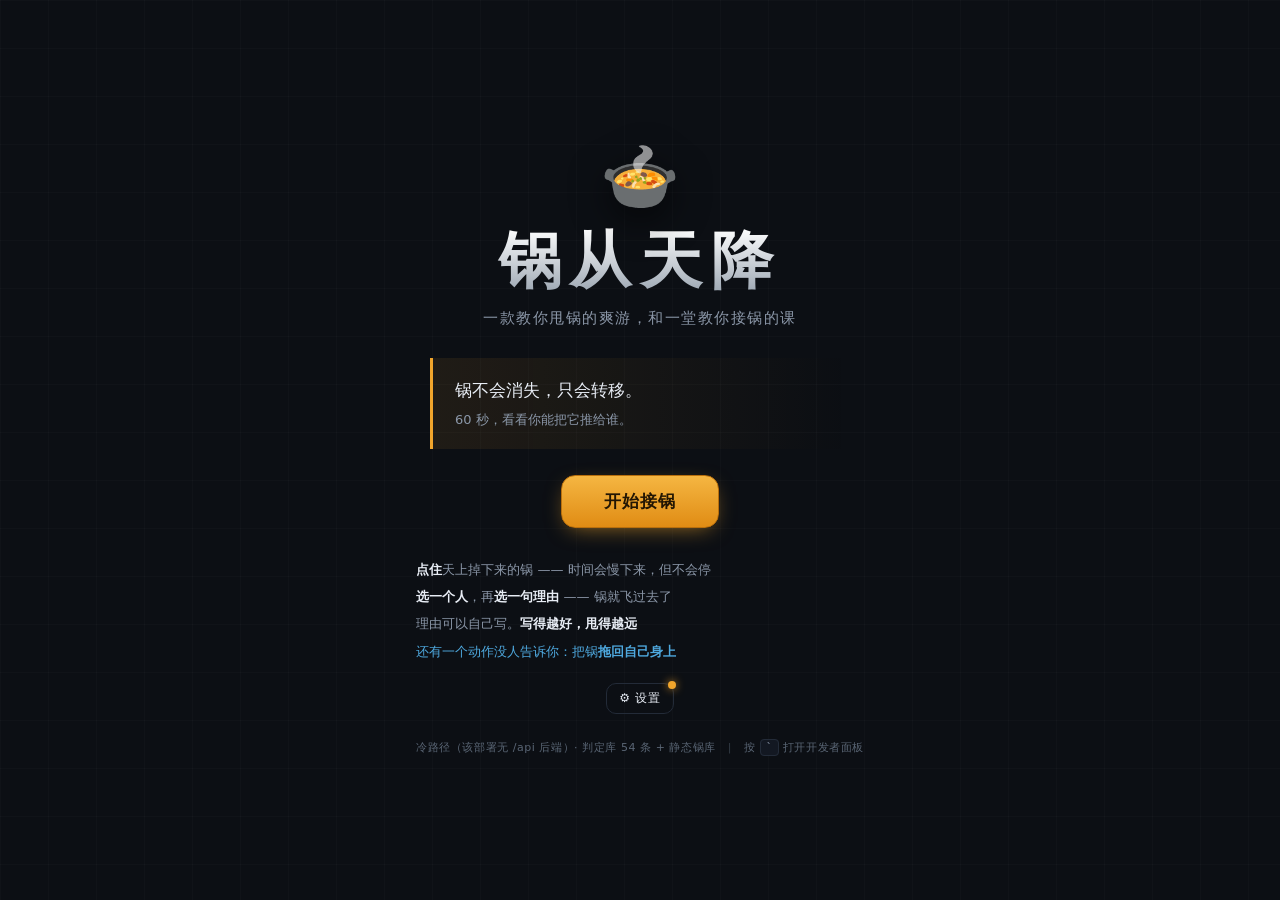
==== index.html @ 33c39581 "feat(设置/暂停): 统一设置弹窗 + 软过滤开关(默认关) + 游戏内暂停 - 标题屏读秒/AI 两块设置原样搬进 #settings-modal(ID 不变, 绑定零返工), 标题屏只留 ⚙ " ====
<!DOCTYPE html>
<html lang="zh-CN">
<head>
<meta charset="UTF-8">
<meta name="viewport" content="width=device-width, initial-scale=1, maximum-scale=1, user-scalable=no">
<title>锅从天降 · BlameFall</title>
<meta name="description" content="一款教你甩锅的爽游，和一堂教你接锅的课。">
<link rel="stylesheet" href="style.css">
</head>
<body>

<!-- ══════════════════════ 标题屏 ══════════════════════ -->
<section id="screen-title" class="screen is-active">
  <div class="title-wrap">
    <div class="title-pot" aria-hidden="true">🍲</div>
    <h1 class="title-main">锅从天降</h1>
    <p class="title-sub">一款教你甩锅的爽游，和一堂教你接锅的课</p>

    <div class="title-thesis">
      <p>锅不会消失，只会转移。</p>
      <p class="dim">60 秒，看看你能把它推给谁。</p>
    </div>

    <button id="btn-start" class="btn btn-primary btn-lg">开始接锅</button>

    <ul class="title-howto">
      <li><b>点住</b>天上掉下来的锅 —— 时间会慢下来，但不会停</li>
      <li><b>选一个人</b>，再<b>选一句理由</b> —— 锅就飞过去了</li>
      <li>理由可以自己写。<b>写得越好，甩得越远</b></li>
      <li class="secret">还有一个动作没人告诉你：把锅<b>拖回自己身上</b></li>
    </ul>

    <!-- 设置统一入口：所有设置都在弹窗里（见页底 #settings-modal） -->
    <button id="btn-settings" class="btn btn-ghost btn-sm title-settings" type="button">⚙ 设置</button>

    <p class="title-meta">
      <span id="meta-mode">离线模式 · 判定库 54 条</span>
      <span class="sep">|</span>
      <span>按 <kbd>`</kbd> 打开开发者面板</span>
    </p>
  </div>
</section>

<!-- ══════════════════════ 游戏屏 ══════════════════════ -->
<section id="screen-game" class="screen">

  <header id="hud">
    <div class="hud-cell hud-score">
      <span class="hud-label">甩锅得分</span>
      <span class="hud-value" id="hud-score">0</span>
    </div>

    <div class="hud-cell hud-center">
      <div class="act-line">
        <span id="hud-act">第一幕</span>
        <span id="hud-act-name">爽</span>
      </div>
      <div class="timebar"><div class="timebar-fill" id="hud-timebar"></div></div>
      <span class="hud-time" id="hud-time">60.0</span>
    </div>

    <div class="hud-cell hud-shadow">
      <span class="hud-label">心理阴影面积</span>
      <div class="shadowbar"><div class="shadowbar-fill" id="hud-shadowbar"></div></div>
      <span class="hud-value small" id="hud-shadow">0</span>
    </div>

    <div class="hud-cell hud-credit" id="hud-credit-cell" title="接锅信用">
      <span class="hud-label">☂ 接锅</span>
      <span class="hud-value" id="hud-credit">0</span>
    </div>
  </header>

  <main id="stage">
    <button id="btn-pause" class="pause-btn" title="暂停（Esc）" type="button">⏸</button>
    <div id="sky"></div>

    <div id="actor" title="点自己＝接锅">
      <div class="actor-hands">🙌</div>
      <div class="actor-body">🧍</div>
      <div class="actor-name">你</div>
    </div>

    <div id="fx"></div>
  </main>

  <footer id="npcbar"></footer>

  <!-- 解说员 -->
  <div id="toast" class="toast"></div>

  <!-- 辩 · 论证面板 -->
  <div id="panel" class="panel">
    <div class="panel-timer" id="panel-timer"><i></i></div>
    <div class="panel-head">
      <div class="panel-pot">
        <span class="panel-pot-icon">🍲</span>
        <span class="panel-pot-text" id="panel-pot-text"></span>
      </div>
      <div class="panel-target" id="panel-target"></div>
    </div>
    <div class="panel-options" id="panel-options"></div>
    <div class="panel-free">
      <input id="panel-input" type="text" maxlength="40"
             placeholder="自己写一句理由（AI 实时裁判，写得越好甩得越远）" autocomplete="off">
      <button id="panel-send" class="btn btn-ghost">甩</button>
    </div>
    <div class="panel-free-hint" id="panel-free-hint"></div>
    <button id="panel-close" class="panel-close" title="放手（锅会继续掉）">✕</button>
  </div>

  <!-- 裁判判定气泡 -->
  <div id="bubble" class="bubble">
    <div class="bubble-technique" id="bubble-technique"></div>
    <div class="bubble-verdict" id="bubble-verdict"></div>
    <div class="bubble-reaction" id="bubble-reaction"></div>
    <div class="bubble-metrics" id="bubble-metrics"></div>
  </div>

  <!-- 崩溃 / 结束遮罩 -->
  <div id="flash" class="flash"></div>

  <!-- 暂停遮罩 -->
  <div id="pause-overlay" class="pause-overlay" hidden>
    <div class="pause-box">
      <h2 class="pause-title">已暂停</h2>
      <p class="pause-sub">锅悬在半空，读秒冻结 —— 世界等你回来。</p>
      <div class="pause-actions">
        <button id="btn-resume" class="btn btn-primary" type="button">继续</button>
        <button id="btn-pause-settings" class="btn btn-ghost" type="button">⚙ 设置</button>
        <button id="btn-quit" class="btn btn-ghost" type="button">回标题</button>
      </div>
    </div>
  </div>
</section>

<!-- ══════════════════════ 结算卷宗 ══════════════════════ -->
<section id="screen-report" class="screen">
  <div class="report-wrap">
    <p class="report-eyebrow">甩锅事故处理卷宗</p>
    <h2 class="report-rank" id="report-rank"></h2>
    <p class="report-score" id="report-scoreline">得分 <b id="report-score">0</b>
       <span class="dim">·</span> 心理阴影面积 <b id="report-shadow">0</b></p>

    <div class="report-body" id="report-body"></div>

    <div class="report-act4" id="report-act4"></div>

    <div class="report-actions">
      <button id="btn-again" class="btn btn-primary">再来一局</button>
      <button id="btn-home" class="btn btn-ghost">回标题</button>
    </div>
  </div>
</section>

<!-- ══════════════════════ 设置弹窗（统一入口）══════════════════════ -->
<div id="settings-modal" class="settings-modal" hidden>
  <div class="settings-box" role="dialog" aria-modal="true" aria-label="设置">
    <div class="settings-head">
      <span class="settings-title">⚙ 设置</span>
      <button id="settings-close" class="settings-close" title="关闭" type="button">✕</button>
    </div>
    <div class="settings-body">
      <section class="settings-sec">
        <h3 class="settings-sec-title">玩法</h3>
        <label class="settings-row">
          <input id="set-castfilter" type="checkbox">
          <span>场景契合软过滤</span>
        </label>
        <p class="settings-hint">开启后，抓住锅时<b>发光</b>的角色 = 这口锅真牵扯到的人（甩给 TA 最说得通）；变暗 = 场景不搭（仍可点）。玄学 / 自己类角色永不过滤。</p>
        <div class="title-set">
          <label for="set-freetimer">自由输入读秒</label>
          <input id="set-freetimer" type="number" min="0" max="120" step="1" value="0">
          <span class="unit">秒</span>
          <span class="set-presets">
            <button type="button" data-ft="0">不读秒</button>
            <button type="button" data-ft="12">12s</button>
            <button type="button" data-ft="24">24s</button>
          </span>
          <span class="set-hint">0 = 打字时不读秒（默认）</span>
        </div>
      </section>
      <section class="settings-sec">
        <h3 class="settings-sec-title">AI</h3>
        <!-- AI 凭据：首次打开提示填自己的 Key（token 记自己账），填过就不再打扰 -->
        <div class="title-ai" id="ai-set">
          <div class="ai-head">
            <span class="ai-title">AI 裁判 / 生成锅</span>
            <span class="ai-status" id="ai-status"></span>
          </div>
          <label class="ai-toggle">
            <input id="ai-on" type="checkbox" checked>
            <span>启用 AI 功能（AI 判定 + AI 生成锅）· 关闭 = 纯本地版</span>
          </label>
          <div class="ai-row">
            <input id="ai-key" type="password" autocomplete="off"
                   placeholder="你的网关 API Key（可选·留空用作者兜底）">
          </div>
          <div class="ai-row">
            <input id="ai-model" type="text" autocomplete="off" list="ai-models"
                   placeholder="模型 ID（可选·留空用默认）">
            <datalist id="ai-models">
              <option value="gemini-2.5-flash"></option>
              <option value="gemini-2.5-pro"></option>
              <option value="gpt-4o-mini"></option>
            </datalist>
            <button id="ai-probe" type="button" class="btn btn-ghost btn-sm">检测</button>
          </div>
          <div class="ai-hint" id="ai-hint"></div>
          <div class="ai-actions">
            <button id="ai-save" type="button" class="btn btn-primary btn-sm">保存</button>
            <button id="ai-clear" type="button" class="btn btn-ghost btn-sm">清除</button>
          </div>
        </div>
      </section>
    </div>
  </div>
</div>

<!-- ══════════════════════ 开发者面板 ══════════════════════ -->
<div id="devpanel" class="devpanel">
  <div class="dev-head">
    <span>开发者面板</span>
    <button id="dev-close" class="dev-close">✕</button>
  </div>
  <pre id="dev-log"></pre>
  <div class="dev-tools">
    <label><input type="checkbox" id="dev-metrics"> 显示 S/A/G/P</label>
    <label><input type="checkbox" id="dev-slowmo"> 半速</label>
    <label><input type="checkbox" id="dev-nodie"> 不掉血</label>
    <button id="dev-end" class="btn btn-ghost btn-sm">立即结算</button>
  </div>
</div>

<script src="data/npcs.js"></script>
<script src="data/pots.js"></script>
<script src="data/arguments.js"></script>
<script src="data/verdicts.js"></script>
<script src="data/commentary.js"></script>
<script src="engine/fallback.js"></script>
<script src="engine/judge.js"></script>
<script src="engine/api.js"></script>
<script src="engine/potgen.js"></script>
<script src="game.js"></script>
</body>
</html>
---- style.css ----
/* ═══════════════════════════════════════════════════════════
   《锅从天降》 样式表
   纯 CSS，无框架、无构建。所有动画走 transform / opacity，
   保证在评审现场的破笔记本上也不掉帧。
   ═══════════════════════════════════════════════════════════ */

:root {
  --bg:        #0c0f14;
  --bg-2:      #131822;
  --line:      #232b38;
  --ink:       #e8edf5;
  --ink-dim:   #8b97a8;
  --ink-faint: #5a6675;

  --pot:       #9aa5b1;      /* 锅：铁灰 */
  --good:      #f0a52c;      /* 甩锅成功：琥珀 */
  --bad:       #e2564d;      /* 失败 / 被反甩：冷红 */
  --shadow-c:  #8b5cf6;      /* 心理阴影：紫 */
  --umbrella:  #4ea8de;      /* 接锅：伞蓝 */
  --crit:      #ffd166;
  --hold:      #7c8798;      /* 悬空：中性灰——既不好也不坏，所以不给它情绪色 */

  --font: "PingFang SC", "Microsoft YaHei", "Hiragino Sans GB", system-ui, -apple-system, sans-serif;
}

* { box-sizing: border-box; margin: 0; padding: 0; }

html, body {
  height: 100%;
  background: var(--bg);
  color: var(--ink);
  font-family: var(--font);
  overflow: hidden;
  -webkit-font-smoothing: antialiased;
  user-select: none;
  -webkit-tap-highlight-color: transparent;
}

body::before {
  /* 极淡的网格，给「事故现场」一点空间感 */
  content: "";
  position: fixed; inset: 0;
  background-image:
    linear-gradient(rgba(255,255,255,.018) 1px, transparent 1px),
    linear-gradient(90deg, rgba(255,255,255,.018) 1px, transparent 1px);
  background-size: 48px 48px;
  pointer-events: none;
  z-index: 0;
}

kbd {
  font-family: ui-monospace, Consolas, monospace;
  background: var(--bg-2); border: 1px solid var(--line);
  border-radius: 4px; padding: 1px 5px; font-size: 11px; color: var(--ink-dim);
}

.dim { color: var(--ink-dim); }

/* ── 屏切换 ─────────────────────────────────────────── */
.screen {
  position: fixed; inset: 0; z-index: 1;
  display: none;
  flex-direction: column;
}
.screen.is-active { display: flex; }

/* ── 按钮 ───────────────────────────────────────────── */
.btn {
  font-family: inherit; font-size: 14px; letter-spacing: .06em;
  border-radius: 10px; border: 1px solid var(--line);
  padding: 10px 20px; cursor: pointer;
  background: var(--bg-2); color: var(--ink);
  transition: transform .12s ease, background .18s ease, border-color .18s ease, box-shadow .18s ease;
}
.btn:hover { border-color: #3a4658; transform: translateY(-1px); }
.btn:active { transform: translateY(1px) scale(.985); }
.btn-primary {
  background: linear-gradient(180deg, #f5b642, #e08c14);
  border-color: #b96f0c; color: #231603; font-weight: 700;
  box-shadow: 0 6px 22px -8px rgba(240,165,44,.7);
}
.btn-primary:hover { box-shadow: 0 10px 28px -8px rgba(240,165,44,.85); }
.btn-ghost { background: transparent; }
.btn-lg { font-size: 17px; padding: 14px 42px; border-radius: 14px; }
.btn-sm { font-size: 12px; padding: 6px 12px; }

/* ═══════════════════════ 标题屏 ═══════════════════════ */
#screen-title { align-items: center; justify-content: center; overflow-y: auto; }
.title-wrap { text-align: center; padding: 32px 20px; max-width: 620px; }

.title-pot {
  font-size: 64px; line-height: 1;
  animation: potBob 3.2s ease-in-out infinite;
  filter: drop-shadow(0 12px 18px rgba(0,0,0,.6));
}
@keyframes potBob {
  0%, 100% { transform: translateY(-6px) rotate(-3deg); }
  50%      { transform: translateY(6px)  rotate(3deg); }
}

.title-main {
  font-size: 62px; font-weight: 900; letter-spacing: .14em;
  margin: 10px 0 6px;
  background: linear-gradient(180deg, #fff 10%, #9aa5b1 90%);
  -webkit-background-clip: text; background-clip: text; color: transparent;
}
.title-sub { color: var(--ink-dim); font-size: 15px; letter-spacing: .1em; }

.title-thesis {
  margin: 30px auto 26px; padding: 18px 22px;
  border-left: 3px solid var(--good);
  background: linear-gradient(90deg, rgba(240,165,44,.09), transparent);
  text-align: left; max-width: 420px;
}
.title-thesis p { font-size: 17px; line-height: 1.7; }
.title-thesis .dim { font-size: 13px; margin-top: 4px; }

.title-howto {
  list-style: none; margin: 28px auto 0; max-width: 460px;
  text-align: left; color: var(--ink-dim); font-size: 13px; line-height: 2.1;
}
.title-howto b { color: var(--ink); font-weight: 600; }
.title-howto .secret { color: var(--umbrella); }
.title-howto .secret b { color: var(--umbrella); }

.title-meta { margin-top: 26px; font-size: 11px; color: var(--ink-faint); letter-spacing: .05em; }
.title-meta .sep { margin: 0 8px; opacity: .5; }

/* 标题屏设置行：自由输入读秒 */
.title-set {
  margin: 20px auto 0; display: flex; align-items: center; justify-content: center;
  gap: 8px; flex-wrap: wrap; font-size: 12px; color: var(--ink-dim);
}
.title-set label { color: var(--ink); font-weight: 600; }
.title-set input[type="number"] {
  width: 64px; font-family: inherit; font-size: 13px; color: var(--ink);
  background: #0f141c; border: 1px solid #2f3a4c; border-radius: 8px;
  padding: 6px 8px; outline: none; text-align: center;
}
.title-set input[type="number"]:focus { border-color: var(--crit); }
.title-set .unit { color: var(--ink-faint); }
.title-set .set-presets { display: inline-flex; gap: 4px; }
.title-set .set-presets button {
  font-family: inherit; font-size: 11px; cursor: pointer;
  background: transparent; border: 1px solid var(--line); color: var(--ink-dim);
  border-radius: 7px; padding: 4px 9px; transition: border-color .15s, color .15s;
}
.title-set .set-presets button:hover { border-color: var(--crit); color: var(--crit); }
.title-set .set-presets button.on { border-color: var(--crit); color: var(--crit); background: rgba(255,209,102,.1); }
.title-set .set-hint { color: var(--ink-faint); font-size: 11px; }

/* ── AI 凭据设置（标题屏）──────────────────────────── */
.title-ai {
  margin-top: 14px; padding: 12px 14px;
  border: 1px solid var(--line); border-radius: 12px;
  background: rgba(15,20,28,.6);
  display: flex; flex-direction: column; gap: 8px;
  width: min(460px, 100%);
}
/* 首次打开（没存过 key）时高亮提醒填一次；填过就不再打扰 */
.title-ai.first-run { border-color: var(--good); box-shadow: 0 0 0 1px rgba(240,165,44,.25); }
.ai-head { display: flex; justify-content: space-between; align-items: center; gap: 10px; }
.ai-title { font-size: 12px; letter-spacing: .1em; color: var(--ink-dim); }
.ai-status { font-size: 11px; color: var(--ink-faint); }
.ai-status.ok { color: var(--good); }
.ai-status.bad { color: var(--bad); }
.ai-toggle { display: flex; align-items: center; gap: 8px; font-size: 12px; color: var(--ink-dim); cursor: pointer; user-select: none; }
.ai-toggle input { width: 15px; height: 15px; accent-color: var(--good); cursor: pointer; flex: none; }
/* 开关关闭时凭据区变淡，视觉上和「纯本地版」对应 */
.title-ai.off .ai-row, .title-ai.off .ai-actions { opacity: .45; }
.ai-row { display: flex; gap: 8px; }
.ai-row input {
  flex: 1; font-family: inherit; font-size: 12px; color: var(--ink);
  background: #0f141c; border: 1px solid #2f3a4c; border-radius: 8px; padding: 8px 10px;
  outline: none; transition: border-color .18s;
}
.ai-row input:focus { border-color: var(--good); }
.ai-hint { font-size: 11px; color: var(--ink-faint); line-height: 1.5; min-height: 1em; }
.ai-hint.ok { color: var(--good); }
.ai-hint.bad { color: var(--bad); }
.ai-actions { display: flex; gap: 8px; }

/* ═══════════════════════ 设置弹窗（统一入口）═══════════════════════════ */
.title-settings { margin-top: 18px; }
/* 红点：首次打开没存过 Key 时提醒一次；保存后消失 */
#btn-settings { position: relative; }
#btn-settings.attn::after {
  content: ""; position: absolute; top: -3px; right: -3px; width: 8px; height: 8px;
  border-radius: 50%; background: var(--good); box-shadow: 0 0 8px rgba(240,165,44,.8);
}
.settings-modal {
  position: fixed; inset: 0; z-index: 60; padding: 18px;
  background: rgba(4,6,10,.66); backdrop-filter: blur(3px);
  display: flex; align-items: center; justify-content: center;
}
.settings-modal[hidden] { display: none; }
.settings-box {
  width: min(520px, 100%); max-height: min(82vh, 640px); overflow-y: auto;
  padding: 14px 16px 18px;
  background: #0b0f16; border: 1px solid var(--line); border-radius: 14px;
  box-shadow: 0 18px 60px rgba(0,0,0,.55);
}
.settings-head { display: flex; justify-content: space-between; align-items: center; }
.settings-title { font-size: 14px; font-weight: 700; letter-spacing: .08em; color: var(--ink); }
.settings-close {
  background: transparent; border: none; cursor: pointer; padding: 4px 6px;
  color: var(--ink-dim); font-size: 15px; line-height: 1;
}
.settings-close:hover { color: var(--crit); }
.settings-sec { margin-top: 14px; padding-top: 12px; border-top: 1px dashed var(--line); }
.settings-sec:first-child { margin-top: 8px; }
.settings-sec-title { margin: 0 0 8px; font-size: 11px; font-weight: 600; letter-spacing: .14em; color: var(--ink-faint); }
.settings-row {
  display: flex; align-items: center; gap: 8px; cursor: pointer; user-select: none;
  font-size: 13px; color: var(--ink);
}
.settings-row input { width: 15px; height: 15px; accent-color: var(--good); cursor: pointer; flex: none; }
.settings-hint { margin: 6px 0 0 23px; font-size: 11px; line-height: 1.7; color: var(--ink-faint); }
.settings-hint b { color: var(--crit); }
/* 弹窗内复用旧设置块：去掉标题屏的居中外边距 */
.settings-box .title-set { margin: 12px 0 0; justify-content: flex-start; }
.settings-box .title-ai { margin: 0; width: 100%; }

/* ═══════════════════════ 暂停 ═══════════════════════ */
.pause-btn {
  position: absolute; top: 10px; right: 12px; z-index: 30;
  width: 34px; height: 34px; border-radius: 9px; cursor: pointer;
  background: rgba(15,20,28,.72); border: 1px solid var(--line);
  color: var(--ink-dim); font-size: 13px; line-height: 1;
  transition: color .15s, border-color .15s;
}
.pause-btn:hover { color: var(--crit); border-color: var(--crit); }
.pause-overlay {
  position: fixed; inset: 0; z-index: 50;
  background: rgba(4,6,10,.72); backdrop-filter: blur(4px);
  display: flex; align-items: center; justify-content: center;
}
.pause-overlay[hidden] { display: none; }
.pause-box {
  padding: 28px 34px; text-align: center;
  background: rgba(11,15,22,.92); border: 1px solid var(--line); border-radius: 16px;
  box-shadow: 0 18px 60px rgba(0,0,0,.55);
}
.pause-title { margin: 0; font-size: 26px; letter-spacing: .2em; color: var(--ink); }
.pause-sub { margin: 8px 0 18px; font-size: 12px; color: var(--ink-faint); }
.pause-actions { display: flex; gap: 10px; justify-content: center; flex-wrap: wrap; }

/* ═══════════════════════ HUD ═══════════════════════ */
#hud {
  position: relative; z-index: 5;
  display: flex; align-items: center; gap: 18px;
  padding: 10px 18px;
  background: linear-gradient(180deg, rgba(19,24,34,.96), rgba(19,24,34,.72));
  border-bottom: 1px solid var(--line);
  flex: 0 0 auto;
}
.hud-cell { display: flex; flex-direction: column; gap: 3px; }
.hud-label { font-size: 10px; color: var(--ink-faint); letter-spacing: .12em; }
.hud-value { font-size: 22px; font-weight: 800; font-variant-numeric: tabular-nums; line-height: 1; }
.hud-value.small { font-size: 13px; font-weight: 700; }

.hud-score { min-width: 92px; }
.hud-score .hud-value { color: var(--good); }
.hud-score.bump { animation: bump .3s ease; }
@keyframes bump { 50% { transform: scale(1.16); } }

.hud-center { flex: 1; align-items: center; }
.act-line { display: flex; gap: 8px; align-items: baseline; font-size: 12px; color: var(--ink-dim); }
#hud-act-name { font-size: 15px; font-weight: 800; color: var(--ink); letter-spacing: .2em; }
.act-line.switch #hud-act-name { animation: actFlash .9s ease; }
@keyframes actFlash {
  0%   { color: var(--good); transform: scale(1.5); letter-spacing: .5em; }
  100% { color: var(--ink);  transform: scale(1);   letter-spacing: .2em; }
}
.timebar { width: 100%; max-width: 340px; height: 4px; background: var(--line); border-radius: 2px; overflow: hidden; }
.timebar-fill { height: 100%; width: 100%; background: var(--ink-dim); transform-origin: left; transition: background .4s; }
.hud-time { font-size: 11px; color: var(--ink-faint); font-variant-numeric: tabular-nums; }

.hud-shadow { min-width: 150px; }
.shadowbar { width: 150px; height: 6px; background: var(--line); border-radius: 3px; overflow: hidden; }
.shadowbar-fill {
  height: 100%; width: 0%;
  background: linear-gradient(90deg, #6d4bb8, var(--shadow-c), #c084fc);
  transition: width .35s cubic-bezier(.2,.8,.3,1);
}
.hud-shadow .hud-value { color: var(--shadow-c); }
.shadowbar-fill.danger { animation: dangerPulse .7s ease-in-out infinite; }
@keyframes dangerPulse { 50% { filter: brightness(1.7); } }

.hud-credit { min-width: 56px; align-items: center; }
.hud-credit .hud-label { color: var(--umbrella); }
.hud-credit .hud-value { color: var(--umbrella); }
.hud-credit.gain { animation: creditPop .5s ease; }
@keyframes creditPop { 40% { transform: scale(1.4); filter: drop-shadow(0 0 10px var(--umbrella)); } }

/* ═══════════════════════ 舞台 ═══════════════════════ */
#stage {
  position: relative; flex: 1 1 auto; overflow: hidden;
  background:
    radial-gradient(ellipse 70% 45% at 50% 108%, rgba(240,165,44,.07), transparent 70%),
    radial-gradient(ellipse 55% 40% at 50% -8%, rgba(139,92,246,.09), transparent 70%);
}
#sky { position: absolute; inset: 0; }
#fx   { position: absolute; inset: 0; pointer-events: none; z-index: 20; }

/* ── 锅 ─────────────────────────────────────────────── */
.pot {
  position: absolute; width: 190px;
  padding: 9px 12px 10px;
  background: linear-gradient(180deg, #2b3442, #1b222d);
  border: 1px solid #3d4859; border-radius: 12px;
  box-shadow: 0 10px 26px -10px rgba(0,0,0,.9), inset 0 1px 0 rgba(255,255,255,.06);
  cursor: grab; z-index: 6;
  will-change: transform;
  transform: translate(-50%, 0);
}
.pot:active { cursor: grabbing; }
.pot-top { display: flex; align-items: center; gap: 7px; }
.pot-icon { font-size: 20px; line-height: 1; filter: saturate(.7); }
.pot-scene {
  font-size: 10px; color: var(--ink-faint); letter-spacing: .1em;
  border: 1px solid var(--line); border-radius: 999px; padding: 1px 7px;
}
.pot-text {
  margin-top: 5px; font-size: 12.5px; line-height: 1.55; color: var(--ink);
  display: -webkit-box; -webkit-line-clamp: 2; -webkit-box-orient: vertical; overflow: hidden;
}
.pot.held {
  cursor: grabbing; border-color: var(--good);
  box-shadow: 0 0 0 1px var(--good), 0 14px 34px -10px rgba(240,165,44,.5);
  z-index: 30;
}
.pot.held .pot-text { -webkit-line-clamp: 4; }
.pot.flying { transition: transform var(--fly-ms, 620ms) cubic-bezier(.3,-0.2,.5,1.3), opacity .2s linear; z-index: 28; }
.pot.crashed { animation: crash .5s ease forwards; }
@keyframes crash {
  30%  { transform: translate(-50%, 6px) scale(1.14, .82); border-color: var(--bad); }
  100% { transform: translate(-50%, 26px) scale(.7); opacity: 0; }
}
.pot.caught { animation: caughtAnim .7s ease forwards; }
@keyframes caughtAnim {
  40%  { transform: translate(-50%, -18px) scale(1.08); border-color: var(--umbrella); }
  100% { transform: translate(-50%, 10px) scale(.55); opacity: 0; }
}

/* 握持预算：抓而不决是要付代价的。条子走完就手滑 */
.pot-hold {
  position: absolute; left: 10px; right: 10px; bottom: 5px; height: 3px;
  background: rgba(255,255,255,.09); border-radius: 2px; overflow: hidden;
  opacity: 0; transition: opacity .2s;
}
.pot.held .pot-hold { opacity: 1; }
.pot-hold i {
  display: block; height: 100%; width: 100%;
  background: linear-gradient(90deg, var(--bad), var(--good));
  transform-origin: left;
}

/* AI 研判中：自由输入路径的乐观 UI 反馈 */
.pot.thinking::after {
  content: "裁判研判中…";
  position: absolute; left: 0; right: 0; bottom: -19px;
  font-size: 10px; letter-spacing: .18em; text-align: center; color: var(--crit);
  animation: fadeInOut 1.1s ease infinite;
}
.pot.thinking { border-color: var(--crit); }

/* 悬空：锅停在半空轻轻浮动，等待被一句话消化掉 */
.pot.suspended {
  border-color: var(--hold);
  filter: grayscale(.55);
  animation: potSuspend 1.1s ease-in-out infinite;
}
@keyframes potSuspend {
  50% { transform: translateY(-7px) rotate(-2deg); }
}

/* 舞台减速时的整体氛围（抓锅 = 减速不停止） */
#stage.slowmo { filter: saturate(.72) brightness(.86); }
#stage.slowmo::after {
  content: "时间变慢了，但没有停"; position: absolute; top: 14px; left: 50%;
  transform: translateX(-50%);
  font-size: 11px; letter-spacing: .22em; color: var(--ink-faint);
  animation: fadeInOut 2.4s ease infinite;
}
@keyframes fadeInOut { 0%,100% { opacity: .25; } 50% { opacity: .8; } }

/* ── 玩家 ───────────────────────────────────────────── */
#actor {
  position: absolute; left: 50%; bottom: 8px; transform: translateX(-50%);
  text-align: center; z-index: 8; cursor: pointer;
  transition: filter .2s, transform .2s;
}
#actor .actor-hands { font-size: 22px; opacity: 0; transform: translateY(6px); transition: .2s; }
#actor .actor-body  { font-size: 46px; line-height: 1; filter: drop-shadow(0 6px 12px rgba(0,0,0,.7)); }
#actor .actor-name  { font-size: 10px; color: var(--ink-faint); letter-spacing: .3em; margin-top: 2px; }
#actor.armed .actor-hands { opacity: 1; transform: translateY(0); }
#actor.armed { filter: drop-shadow(0 0 14px rgba(78,168,222,.75)); }
#actor.armed .actor-name { color: var(--umbrella); }
#actor.hurt { animation: hurt .45s ease; }
@keyframes hurt {
  0%,100% { transform: translateX(-50%); }
  20% { transform: translateX(-58%) rotate(-6deg); filter: drop-shadow(0 0 18px var(--bad)); }
  60% { transform: translateX(-42%) rotate(5deg); }
}

/* ── 地面线 ─────────────────────────────────────────── */
#stage::after {
  content: ""; position: absolute; left: 0; right: 0; bottom: 0; height: 2px;
  background: linear-gradient(90deg, transparent, var(--bad), transparent);
  opacity: .35;
}

/* ═══════════════════════ NPC 栏 ═══════════════════════ */
#npcbar {
  position: relative; z-index: 10; flex: 0 0 auto;
  display: flex; gap: 7px; padding: 9px 12px 11px;
  overflow-x: auto; overflow-y: hidden;
  background: linear-gradient(0deg, rgba(19,24,34,.98), rgba(19,24,34,.7));
  border-top: 1px solid var(--line);
  scrollbar-width: thin;
}
#npcbar::-webkit-scrollbar { height: 5px; }
#npcbar::-webkit-scrollbar-thumb { background: var(--line); border-radius: 3px; }

.npc {
  position: relative; flex: 0 0 auto; width: 74px;
  padding: 7px 4px 6px; text-align: center;
  background: var(--bg-2); border: 1px solid var(--line); border-radius: 11px;
  cursor: pointer; transition: transform .13s ease, border-color .18s, background .18s, box-shadow .18s;
}
.npc:hover { transform: translateY(-3px); border-color: #404d61; }
.npc-glyph { font-size: 23px; line-height: 1.15; }
.npc-name { font-size: 11px; margin-top: 3px; color: var(--ink); white-space: nowrap; overflow: hidden; text-overflow: ellipsis; }
.npc-rel { height: 3px; margin-top: 5px; background: var(--line); border-radius: 2px; overflow: hidden; }
.npc-rel i { display: block; height: 100%; background: var(--umbrella); transition: width .35s, background .35s; }
.npc-fatigue {
  position: absolute; top: -6px; right: -5px; min-width: 17px; height: 17px; padding: 0 4px;
  background: var(--bad); color: #fff; border-radius: 999px;
  font-size: 10px; font-weight: 800; line-height: 17px; display: none;
}
.npc.fatigued .npc-fatigue { display: block; }

.npc.targetable { border-color: var(--good); box-shadow: 0 0 0 1px var(--good), 0 6px 20px -8px rgba(240,165,44,.7); }
.npc.targetable::after {
  content: "甩给他"; position: absolute; top: -20px; left: 50%; transform: translateX(-50%);
  font-size: 10px; color: var(--good); letter-spacing: .1em; white-space: nowrap;
}
/* cast 外：场景不搭的角色，变暗但仍可点（保留乱甩自由），甩过去会触发彩蛋。
   与 .coldwar 的区别：冷战是 not-allowed 硬禁点，offcast 只是「不搭」的软提示。 */
.npc.offcast { opacity: .4; filter: grayscale(.55); }
.npc.offcast:hover { opacity: .72; filter: grayscale(.15); transform: translateY(-3px); }
.npc.offcast::after {
  content: "不搭"; position: absolute; top: -20px; left: 50%; transform: translateX(-50%);
  font-size: 10px; color: var(--shadow-c); letter-spacing: .1em; white-space: nowrap; opacity: .85;
}
.npc.selected { border-color: var(--crit); background: #241f14; transform: translateY(-5px); }
.npc.coldwar { opacity: .38; filter: grayscale(1); cursor: not-allowed; }
.npc.coldwar::before {
  content: "冷战"; position: absolute; inset: 0; display: flex; align-items: center; justify-content: center;
  background: rgba(12,15,20,.72); border-radius: 11px; font-size: 12px; color: var(--bad); letter-spacing: .2em;
}
.npc.abstract .npc-name { color: var(--shadow-c); }
.npc.self .npc-name { color: var(--umbrella); }
.npc.hit { animation: npcHit .45s ease; }
@keyframes npcHit {
  30% { transform: translateY(-9px) scale(1.1); border-color: var(--good); box-shadow: 0 0 24px -4px var(--good); }
}
.npc.reject { animation: npcReject .45s ease; }
@keyframes npcReject {
  25% { transform: translateX(-6px) rotate(-4deg); border-color: var(--bad); }
  65% { transform: translateX(5px) rotate(3deg); }
}
/* 悬空：不抖也不弹，只是轻轻地浮住——“既没接也没拒” */
.npc.hold { animation: npcHold .9s ease; }
@keyframes npcHold {
  0%   { border-color: var(--line); }
  35%  { border-color: var(--hold); transform: translateY(-4px); box-shadow: 0 0 20px -6px var(--hold); }
  100% { border-color: var(--line); transform: translateY(0); }
}

/* ═══════════════════════ 辩 · 论证面板 ═══════════════════════ */
.panel {
  /* 底边锚在 NPC 栏上沿（--npcbar-h 由 JS 在开面板时写入），
     这样面板不会遮住底部头像栏——开着面板也能点头像切换甩锅对象 */
  position: fixed; left: 50%; bottom: var(--npcbar-h, 0px); z-index: 40;
  /* 关闭态下移量必须补上 bottom 抬高的 --npcbar-h：只移 105% 自身高度的话，
     面板顶部会残留在 NPC 栏上（露出约 npcbar_h − 5%×panelH 像素的 head），
     甩锅后 closePanel() 一调用就变成一块挡头像的残影。补上 npcbar-h 才完全出屏。 */
  width: min(680px, 100%); transform: translate(-50%, calc(105% + var(--npcbar-h, 0px)));
  background: linear-gradient(180deg, #1a212d, #12171f);
  border: 1px solid #333f52; border-bottom: none;
  border-radius: 16px 16px 0 0;
  padding: 14px 16px 16px;
  box-shadow: 0 -18px 48px -14px rgba(0,0,0,.95);
  transition: transform .26s cubic-bezier(.2,.9,.3,1);
  max-height: calc(100vh - var(--npcbar-h, 0px) - 8px); overflow-y: auto;
}
.panel.open { transform: translate(-50%, 0); }

/* 面板顶部的握持预算条：面板开着时锅牌被遮住了，预算必须在这里可见 */
.panel-timer {
  position: absolute; left: 0; right: 0; top: 0; height: 3px;
  background: rgba(255,255,255,.07); border-radius: 16px 16px 0 0; overflow: hidden;
  opacity: 0; transition: opacity .2s;
}
.panel-timer.on { opacity: 1; }
.panel-timer i {
  display: block; height: 100%; width: 100%;
  background: linear-gradient(90deg, var(--bad), var(--good));
}

.panel-head { display: flex; align-items: center; gap: 12px; margin-bottom: 11px; }
.panel-pot { flex: 1; display: flex; align-items: flex-start; gap: 8px; }
.panel-pot-icon { font-size: 19px; }
.panel-pot-text { font-size: 13px; line-height: 1.6; color: var(--ink); }
.panel-target {
  flex: 0 0 auto; text-align: center; padding: 4px 12px;
  border: 1px solid var(--good); border-radius: 10px; background: rgba(240,165,44,.1);
}
.panel-target .t-glyph { font-size: 19px; }
.panel-target .t-name { font-size: 11px; color: var(--good); letter-spacing: .08em; }

.panel-options { display: grid; grid-template-columns: 1fr 1fr; gap: 7px; }
.opt {
  display: flex; gap: 8px; align-items: flex-start; text-align: left;
  padding: 9px 11px; border-radius: 10px; cursor: pointer;
  background: #1e2634; border: 1px solid #2f3a4c;
  font-family: inherit; color: var(--ink);
  transition: transform .12s, border-color .16s, background .16s;
}
.opt:hover:not(.locked) { transform: translateY(-2px); border-color: var(--good); background: #26303f; }
.opt:active:not(.locked) { transform: translateY(0) scale(.985); }
.opt-type { flex: 0 0 auto; font-size: 10px; letter-spacing: .06em; color: var(--ink-faint); padding-top: 2px; white-space: nowrap; }
.opt-text { font-size: 12.5px; line-height: 1.5; }
.opt.locked { opacity: .42; cursor: not-allowed; }
.opt.locked .opt-type { color: var(--bad); }
.opt.wide { grid-column: 1 / -1; }

.panel-free { display: flex; gap: 8px; margin-top: 9px; }
#panel-input {
  flex: 1; font-family: inherit; font-size: 13px; color: var(--ink);
  background: #0f141c; border: 1px solid #2f3a4c; border-radius: 10px; padding: 10px 12px;
  outline: none; transition: border-color .18s, box-shadow .18s;
}
#panel-input:focus { border-color: var(--crit); box-shadow: 0 0 0 3px rgba(255,209,102,.13); }
#panel-input::placeholder { color: var(--ink-faint); font-size: 12px; }
#panel-send { flex: 0 0 auto; padding: 10px 22px; border-color: var(--crit); color: var(--crit); font-weight: 700; }
#panel-send:hover { background: rgba(255,209,102,.12); }

.panel-free-hint {
  margin-top: 6px; font-size: 11px; color: var(--ink-faint); letter-spacing: .04em;
}

.panel-close {
  position: absolute; top: 10px; right: 12px;
  width: 24px; height: 24px; border-radius: 7px;
  background: transparent; border: 1px solid var(--line); color: var(--ink-faint);
  cursor: pointer; font-size: 12px; line-height: 1;
}
.panel-close:hover { color: var(--bad); border-color: var(--bad); }

/* ═══════════════════════ 判定气泡 ═══════════════════════ */
.bubble {
  position: fixed; left: 50%; top: 44%; z-index: 45;
  width: min(560px, calc(100% - 40px));
  transform: translate(-50%, -50%) scale(.9);
  padding: 20px 24px 18px; text-align: center;
  background: linear-gradient(180deg, rgba(26,33,45,.98), rgba(16,21,29,.98));
  border: 1px solid #3b4759; border-radius: 16px;
  box-shadow: 0 26px 70px -18px rgba(0,0,0,1);
  opacity: 0; pointer-events: none;
  transition: opacity .22s ease, transform .28s cubic-bezier(.2,1.4,.4,1);
}
.bubble.show { opacity: 1; transform: translate(-50%, -50%) scale(1); }
.bubble.ok    { border-color: rgba(240,165,44,.6); }
.bubble.no    { border-color: rgba(226,86,77,.6); }
.bubble.crit  { border-color: var(--crit); box-shadow: 0 0 0 1px var(--crit), 0 26px 80px -14px rgba(255,209,102,.55); }
.bubble.umb   { border-color: rgba(78,168,222,.7); box-shadow: 0 0 0 1px var(--umbrella), 0 26px 80px -14px rgba(78,168,222,.5); }
.bubble.hold  { border-color: var(--hold); box-shadow: 0 0 0 1px var(--hold), 0 26px 80px -14px rgba(124,135,152,.45); }

.bubble-tag {
  display: inline-block; font-size: 10px; letter-spacing: .3em;
  padding: 3px 12px; border-radius: 999px; margin-bottom: 10px;
  border: 1px solid currentColor;
}
.bubble.ok  .bubble-tag { color: var(--good); }
.bubble.no  .bubble-tag { color: var(--bad); }
.bubble.crit .bubble-tag { color: var(--crit); }
.bubble.umb .bubble-tag { color: var(--umbrella); }
.bubble.hold .bubble-tag { color: var(--hold); }
.bubble.hold .bubble-technique { color: var(--hold); }

.bubble-technique {
  font-size: 30px; font-weight: 900; letter-spacing: .16em; color: var(--ink);
  margin-bottom: 10px;
}
.bubble.crit .bubble-technique { color: var(--crit); text-shadow: 0 0 26px rgba(255,209,102,.6); }
.bubble-verdict { font-size: 14px; line-height: 1.85; color: var(--ink-dim); }
.bubble-reaction {
  margin-top: 14px; padding-top: 12px; border-top: 1px dashed var(--line);
  font-size: 15px; line-height: 1.7; color: var(--ink); font-style: normal;
}
.bubble-reaction:empty { display: none; }
.bubble-reaction::before { content: "对方："; font-size: 11px; color: var(--ink-faint); margin-right: 6px; letter-spacing: .1em; }
.bubble-metrics {
  margin-top: 12px; font-family: ui-monospace, Consolas, monospace;
  font-size: 11px; color: var(--ink-faint); letter-spacing: .04em; display: none;
}
.bubble-metrics.on { display: block; }

/* ═══════════════════════ 解说员 toast ═══════════════════════ */
.toast {
  position: fixed; left: 50%; top: 74px; z-index: 35;
  transform: translateX(-50%) translateY(-14px);
  max-width: min(620px, calc(100% - 32px));
  padding: 8px 18px; border-radius: 999px;
  background: rgba(12,15,20,.9); border: 1px solid var(--line);
  font-size: 13px; color: var(--ink-dim); letter-spacing: .04em;
  opacity: 0; pointer-events: none;
  transition: opacity .28s, transform .28s;
  text-align: center;
}
.toast.show { opacity: 1; transform: translateX(-50%) translateY(0); }
.toast::before { content: "🎙 "; opacity: .7; }

/* ═══════════════════════ 飘字 ═══════════════════════ */
.float {
  position: absolute; z-index: 22; pointer-events: none;
  font-size: 19px; font-weight: 900; letter-spacing: .04em;
  text-shadow: 0 2px 10px rgba(0,0,0,.9);
  animation: floatUp 1.05s cubic-bezier(.2,.8,.3,1) forwards;
  white-space: nowrap;
}
.float.good { color: var(--good); }
.float.bad  { color: var(--bad); }
.float.umb  { color: var(--umbrella); }
.float.hold { color: var(--hold); }
.float.crit { color: var(--crit); font-size: 26px; }
@keyframes floatUp {
  0%   { opacity: 0; transform: translate(-50%, 6px) scale(.7); }
  22%  { opacity: 1; transform: translate(-50%, -14px) scale(1.12); }
  100% { opacity: 0; transform: translate(-50%, -62px) scale(1); }
}

/* ═══════════════════════ 屏幕震动 / 闪光 ═══════════════════════ */
.flash { position: fixed; inset: 0; z-index: 50; pointer-events: none; opacity: 0; }
.flash.bad { animation: flashBad .5s ease; }
@keyframes flashBad {
  0% { opacity: 0; background: radial-gradient(ellipse at center, transparent 40%, rgba(226,86,77,.55)); }
  25% { opacity: 1; }
  100% { opacity: 0; }
}
.flash.umb { animation: flashUmb .8s ease; }
@keyframes flashUmb {
  0% { opacity: 0; background: radial-gradient(ellipse at center, rgba(78,168,222,.3), transparent 65%); }
  35% { opacity: 1; }
  100% { opacity: 0; }
}
#screen-game.shake { animation: shake .4s ease; }
@keyframes shake {
  0%,100% { transform: translate(0,0); }
  20% { transform: translate(-7px, 4px); }
  40% { transform: translate(6px, -5px); }
  60% { transform: translate(-4px, 3px); }
  80% { transform: translate(3px, -2px); }
}

/* ═══════════════════════ 结算卷宗 ═══════════════════════ */
#screen-report { overflow-y: auto; align-items: center; }
.report-wrap {
  width: min(720px, 100%); margin: auto; padding: 40px 26px 54px;
}
.report-eyebrow { font-size: 11px; letter-spacing: .4em; color: var(--ink-faint); text-align: center; }
.report-rank {
  font-size: 40px; font-weight: 900; letter-spacing: .12em; text-align: center;
  margin: 10px 0 8px; color: var(--good);
}
.report-score { text-align: center; font-size: 14px; color: var(--ink-dim); margin-bottom: 26px; }
.report-score b { color: var(--ink); font-size: 18px; font-variant-numeric: tabular-nums; }

.report-body { display: flex; flex-direction: column; gap: 16px; }

.card {
  background: var(--bg-2); border: 1px solid var(--line); border-radius: 14px; padding: 16px 18px;
}
.card-title { font-size: 11px; letter-spacing: .22em; color: var(--ink-faint); margin-bottom: 10px; }
.card-text { font-size: 14px; line-height: 1.9; color: var(--ink); }
.card-text .hl { color: var(--good); font-weight: 700; }
.card-text .hl-bad { color: var(--bad); font-weight: 700; }
.card-text .hl-umb { color: var(--umbrella); font-weight: 700; }

.stat-row { display: flex; gap: 10px; flex-wrap: wrap; }
.stat {
  flex: 1 1 120px; padding: 11px 12px; border-radius: 11px;
  background: #171d28; border: 1px solid var(--line); text-align: center;
}
.stat b { display: block; font-size: 22px; font-weight: 900; font-variant-numeric: tabular-nums; }
.stat span { font-size: 10.5px; color: var(--ink-faint); letter-spacing: .1em; }

table.log { width: 100%; border-collapse: collapse; font-size: 12px; }
table.log th {
  text-align: left; font-weight: 500; color: var(--ink-faint);
  font-size: 10.5px; letter-spacing: .12em; padding: 5px 7px; border-bottom: 1px solid var(--line);
}
table.log td { padding: 6px 7px; border-bottom: 1px solid rgba(35,43,56,.55); color: var(--ink-dim); vertical-align: top; }
table.log tr:last-child td { border-bottom: none; }
table.log .ok  { color: var(--good); }
table.log .no  { color: var(--bad); }
table.log .umb { color: var(--umbrella); }
table.log .hold { color: var(--hold); }
table.log .tech { color: var(--ink); }

.report-act4:not(:empty) {
  margin-top: 18px; padding: 20px 22px; border-radius: 14px;
  background: linear-gradient(180deg, rgba(78,168,222,.14), rgba(78,168,222,.03));
  border: 1px solid rgba(78,168,222,.45);
}
.report-act4 h3 { font-size: 15px; color: var(--umbrella); letter-spacing: .14em; margin-bottom: 10px; }
.report-act4 p { font-size: 13.5px; line-height: 1.95; color: var(--ink); }
.report-act4 .law {
  margin-top: 12px; padding-top: 12px; border-top: 1px dashed rgba(78,168,222,.35);
  font-size: 12.5px; color: var(--ink-dim); line-height: 1.85;
}

.report-actions { display: flex; gap: 12px; justify-content: center; margin-top: 28px; }

/* ═══════════════════════ 开发者面板 ═══════════════════════ */
.devpanel {
  position: fixed; right: 12px; bottom: 12px; z-index: 90;
  width: min(430px, calc(100% - 24px));
  background: rgba(9,12,17,.97); border: 1px solid #2c3644; border-radius: 12px;
  display: none; flex-direction: column; overflow: hidden;
  box-shadow: 0 20px 50px -12px rgba(0,0,0,1);
}
.devpanel.open { display: flex; }
.dev-head {
  display: flex; justify-content: space-between; align-items: center;
  padding: 7px 12px; background: #141a24; border-bottom: 1px solid #2c3644;
  font-size: 11px; letter-spacing: .18em; color: var(--ink-faint);
}
.dev-close { background: none; border: none; color: var(--ink-faint); cursor: pointer; font-size: 13px; }
.dev-close:hover { color: var(--bad); }
#dev-log {
  padding: 9px 12px; max-height: 210px; overflow-y: auto;
  font-family: ui-monospace, Consolas, monospace; font-size: 11px; line-height: 1.75;
  color: #9fb3c8; white-space: pre-wrap; word-break: break-all;
}
#dev-log .l-ok { color: var(--good); }
#dev-log .l-no { color: var(--bad); }
#dev-log .l-umb { color: var(--umbrella); }
#dev-log .l-dim { color: var(--ink-faint); }
.dev-tools {
  display: flex; gap: 12px; align-items: center; flex-wrap: wrap;
  padding: 8px 12px; border-top: 1px solid #2c3644;
  font-size: 11px; color: var(--ink-dim);
}
.dev-tools label { display: flex; align-items: center; gap: 4px; cursor: pointer; }

/* ═══════════════════════ 响应式 ═══════════════════════ */
@media (max-width: 720px) {
  .title-main { font-size: 44px; letter-spacing: .1em; }
  .panel-options { grid-template-columns: 1fr; }
  .pot { width: 158px; }
  .bubble-technique { font-size: 24px; }
  #hud { gap: 10px; padding: 8px 10px; flex-wrap: wrap; }
  .shadowbar { width: 96px; }
  .report-rank { font-size: 30px; }
}
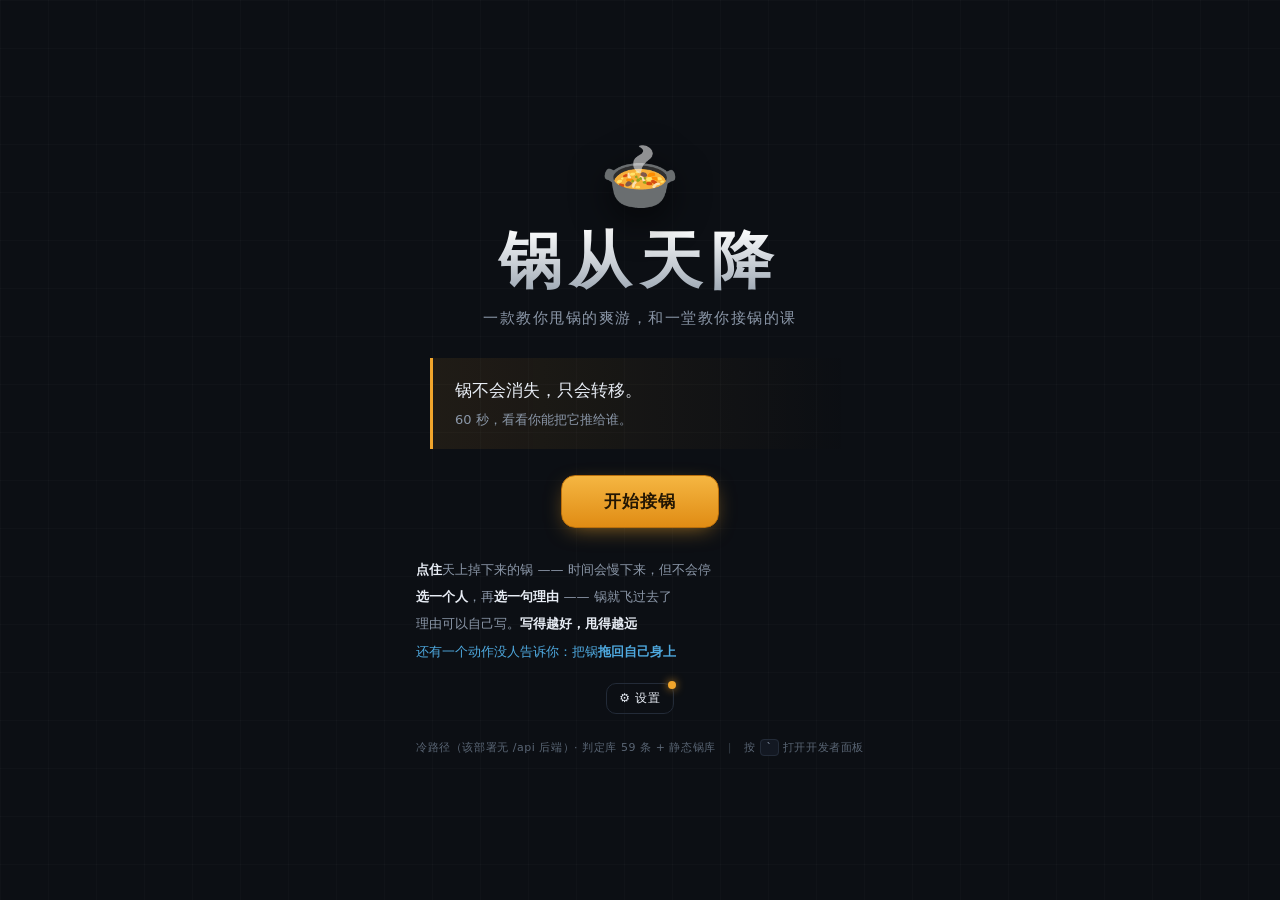
==== commit 66b60aa6: "feat(四幕+结尾): 四阶段重构、穿模/定位/时钟竞态修复、结尾三修(像素平底锅图锅/卷宗减速/气泡0.2s提前解锁) DEVLOG §21-§23；新增 assets/ending-pan.pn" ====
--- a/index.html
+++ b/index.html
@@ -74,12 +74,15 @@
   <main id="stage">
     <button id="btn-pause" class="pause-btn" title="暂停（Esc）" type="button">⏸</button>
     <div id="sky"></div>
+    <div id="ring"></div>
 
     <div id="actor" title="点自己＝接锅">
       <div class="actor-hands">🙌</div>
       <div class="actor-body">🧍</div>
       <div class="actor-name">你</div>
     </div>
+
+    <div id="ending-note" hidden>没有其他人了</div>
 
     <div id="fx"></div>
   </main>
@@ -119,6 +122,9 @@
 
   <!-- 崩溃 / 结束遮罩 -->
   <div id="flash" class="flash"></div>
+
+  <!-- 紧→高潮 渐黑转场 -->
+  <div id="blackout"></div>
 
   <!-- 暂停遮罩 -->
   <div id="pause-overlay" class="pause-overlay" hidden>
--- a/style.css
+++ b/style.css
@@ -757,6 +757,69 @@
 }
 .dev-tools label { display: flex; align-items: center; gap: 4px; cursor: pointer; }
 
+/* ═══════════════════════ 高潮 · 环阵 ═══════════════════════ */
+#ring { position: absolute; inset: 0; z-index: 9; pointer-events: none; }
+#ring .npc { position: absolute; pointer-events: auto; }
+#sky, #ring { transition: transform .6s ease; }
+.climax #sky, .climax #ring { transform: scale(.82); }   /* 视角拉远 */
+/* #npcbar 是 #stage 的兄弟 footer，必须用兄弟选择器（后代选择器不匹配） */
+#stage.climax ~ #npcbar, #stage.ending ~ #npcbar { display: none; }
+.climax #actor {
+  left: 50%; top: 50%; bottom: auto;
+  transform: translate(-50%, -50%) scale(.82);
+  z-index: 10;
+}
+.climax #ring .npc { width: 64px; }
+.climax #ring .npc .npc-glyph { font-size: 24px; }
+.climax #ring .npc .npc-name { font-size: 9px; }
+.climax #ring .npc .npc-rel, .climax #ring .npc .npc-fatigue { display: none; }
+/* 主角光源：高潮/结尾都强化光晕（安全圈内不放任何可点元素，由环半径下限保证） */
+.climax #actor .actor-body, .ending #actor .actor-body {
+  filter: drop-shadow(0 0 26px rgba(255, 244, 214, .95));
+}
+
+/* ═══════════════════════ 结尾 · 只剩你 ═══════════════════════ */
+.ending #ring .npc { opacity: 0; pointer-events: none; transition: opacity 1.5s ease; }
+.ending #sky, .ending #ring { transform: none; }
+#ending-note {
+  position: absolute; left: 0; right: 0; bottom: 26px; z-index: 11;
+  text-align: center; font-size: 12px; letter-spacing: .5em; color: var(--ink-faint);
+}
+.pot.fadeout { transition: opacity .9s ease; opacity: 0; pointer-events: none; }
+.pot.ending-pot {
+  /* 最后一锅 = 像素风平底锅图像：去掉卡片外壳（底/边框/内边距），
+     紫光改用 drop-shadow 随锅轮廓走（box-shadow 会画出一个矩形光框） */
+  width: 240px;
+  padding: 0;
+  background: none;
+  border: none;
+  border-radius: 0;
+  box-shadow: none;
+  transform: translate(-50%, 0);
+  transform-origin: center bottom;
+}
+.pot.ending-pot .pot-pan {
+  display: block; width: 100%; height: auto;
+  animation: panGlow 2.4s ease-in-out infinite;   /* 呼吸紫光 = 「只剩这一口锅」的仪式感 */
+}
+.pot.ending-pot.held .pot-pan { animation: none; filter: drop-shadow(0 0 18px rgba(240, 165, 44, .75)); }
+.pot.ending-pot .pot-hold { display: none; }      /* 握持条在图锅上没有附着点，读秒改看面板计时条 */
+@keyframes panGlow {
+  0%, 100% { filter: drop-shadow(0 0 10px rgba(155, 120, 255, .4)); }
+  50%      { filter: drop-shadow(0 0 24px rgba(155, 120, 255, .8)); }
+}
+
+/* ═══════════════════════ 紧→高潮 渐黑转场 ═══════════════════════ */
+#blackout {
+  position: fixed; inset: 0; z-index: 70; background: #04060a;
+  opacity: 0; pointer-events: none; transition: opacity .8s ease;
+}
+#blackout.on { opacity: 1; pointer-events: auto; }
+
+/* ═══════════════════════ 结尾下滑入卷宗 ═══════════════════════ */
+body.slid #screen-report { animation: reportSlideIn .9s cubic-bezier(.25, .7, .3, 1); }
+@keyframes reportSlideIn { from { transform: translateY(100%); } to { transform: none; } }
+
 /* ═══════════════════════ 响应式 ═══════════════════════ */
 @media (max-width: 720px) {
   .title-main { font-size: 44px; letter-spacing: .1em; }
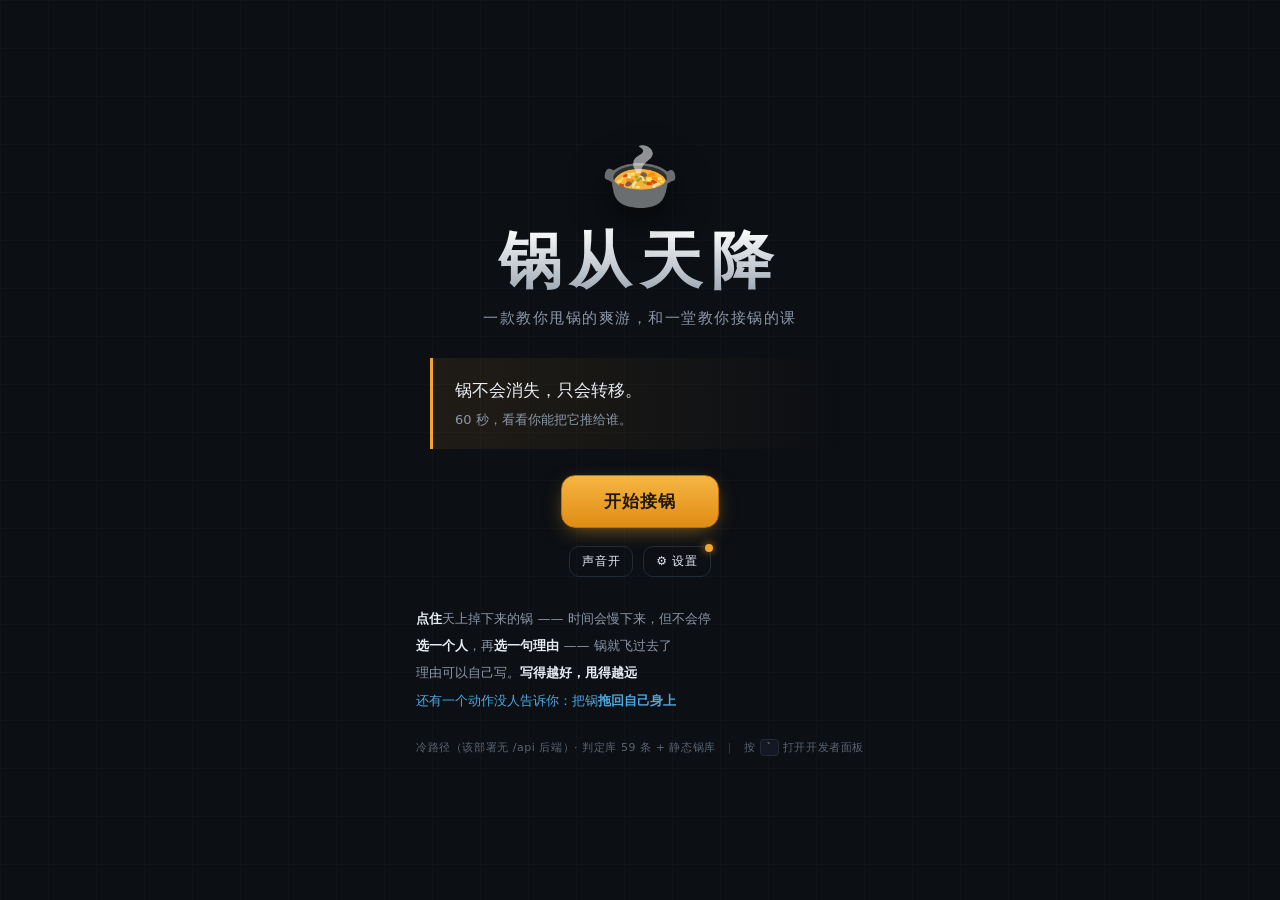
==== commit 6d70bbde: "音频层 + 视觉资产 + 特效层 - 音频引擎 engine/audio.js：Web Audio API 三级音量链，四幕 BGM 随幕切换交叉淡化，标题面待机 BGM，6 个程序化 SFX - 音" ====
--- a/index.html
+++ b/index.html
@@ -23,15 +23,19 @@
 
     <button id="btn-start" class="btn btn-primary btn-lg">开始接锅</button>
 
+    <div class="title-actions">
+      <button id="btn-mute" class="btn btn-ghost btn-sm title-mute" type="button" title="声音开/关">
+        <img id="mute-icon" src="assets/icons/ic-sound-on.png" alt="声音">
+      </button>
+      <button id="btn-settings" class="btn btn-ghost btn-sm" type="button">⚙ 设置</button>
+    </div>
+
     <ul class="title-howto">
       <li><b>点住</b>天上掉下来的锅 —— 时间会慢下来，但不会停</li>
       <li><b>选一个人</b>，再<b>选一句理由</b> —— 锅就飞过去了</li>
       <li>理由可以自己写。<b>写得越好，甩得越远</b></li>
       <li class="secret">还有一个动作没人告诉你：把锅<b>拖回自己身上</b></li>
     </ul>
-
-    <!-- 设置统一入口：所有设置都在弹窗里（见页底 #settings-modal） -->
-    <button id="btn-settings" class="btn btn-ghost btn-sm title-settings" type="button">⚙ 设置</button>
 
     <p class="title-meta">
       <span id="meta-mode">离线模式 · 判定库 54 条</span>
@@ -187,6 +191,20 @@
         </div>
       </section>
       <section class="settings-sec">
+        <h3 class="settings-sec-title">声音</h3>
+        <div class="title-set">
+          <label for="set-bgm-vol">背景音乐音量</label>
+          <input id="set-bgm-vol" type="range" min="0" max="100" step="5" value="55">
+          <span class="unit" id="set-bgm-vol-val">55%</span>
+        </div>
+        <div class="title-set">
+          <label for="set-sfx-vol">音效音量</label>
+          <input id="set-sfx-vol" type="range" min="0" max="100" step="5" value="80">
+          <span class="unit" id="set-sfx-vol-val">80%</span>
+        </div>
+        <p class="settings-hint">暂停时背景音乐会自动降低，恢复后还原。</p>
+      </section>
+      <section class="settings-sec">
         <h3 class="settings-sec-title">AI</h3>
         <!-- AI 凭据：首次打开提示填自己的 Key（token 记自己账），填过就不再打扰 -->
         <div class="title-ai" id="ai-set">
@@ -247,6 +265,7 @@
 <script src="engine/judge.js"></script>
 <script src="engine/api.js"></script>
 <script src="engine/potgen.js"></script>
+<script src="engine/audio.js"></script>
 <script src="game.js"></script>
 </body>
 </html>
--- a/style.css
+++ b/style.css
@@ -138,6 +138,9 @@
   padding: 6px 8px; outline: none; text-align: center;
 }
 .title-set input[type="number"]:focus { border-color: var(--crit); }
+.title-set input[type="range"] {
+  width: 160px; accent-color: var(--crit); cursor: pointer;
+}
 .title-set .unit { color: var(--ink-faint); }
 .title-set .set-presets { display: inline-flex; gap: 4px; }
 .title-set .set-presets button {
@@ -181,7 +184,14 @@
 .ai-actions { display: flex; gap: 8px; }
 
 /* ═══════════════════════ 设置弹窗（统一入口）═══════════════════════════ */
-.title-settings { margin-top: 18px; }
+/* 标题屏动作按钮组（静音 + 设置） */
+.title-actions {
+  margin-top: 18px; display: flex; align-items: center; justify-content: center; gap: 10px;
+}
+.title-mute img {
+  width: 18px; height: 18px; vertical-align: -3px; margin-right: 4px;
+  filter: drop-shadow(0 0 1px rgba(0,0,0,.6));
+}
 /* 红点：首次打开没存过 Key 时提醒一次；保存后消失 */
 #btn-settings { position: relative; }
 #btn-settings.attn::after {
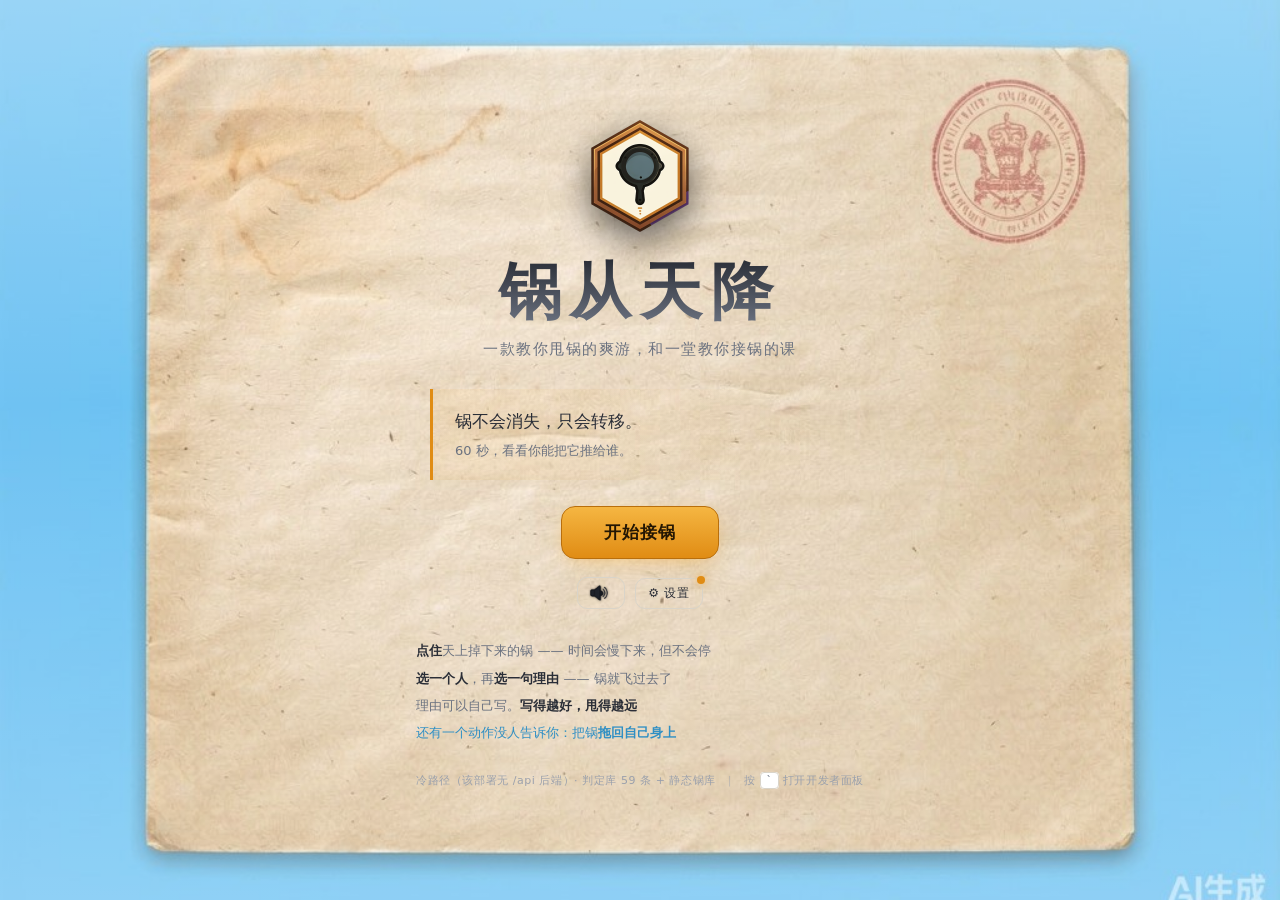
==== commit ee7e4340: "feat(光亮版接入): 半写实明亮风格 + 双主题切换映射（默认光亮版） - index.html: <html data-theme="light"> 默认；引入 fx.css/fx.js；#mu" ====
--- a/index.html
+++ b/index.html
@@ -1,18 +1,21 @@
 <!DOCTYPE html>
-<html lang="zh-CN">
+<html lang="zh-CN" data-theme="light">
 <head>
 <meta charset="UTF-8">
 <meta name="viewport" content="width=device-width, initial-scale=1, maximum-scale=1, user-scalable=no">
 <title>锅从天降 · BlameFall</title>
 <meta name="description" content="一款教你甩锅的爽游，和一堂教你接锅的课。">
 <link rel="stylesheet" href="style.css">
+<link rel="stylesheet" href="fx.css">
 </head>
 <body>
 
 <!-- ══════════════════════ 标题屏 ══════════════════════ -->
 <section id="screen-title" class="screen is-active">
   <div class="title-wrap">
-    <div class="title-pot" aria-hidden="true">🍲</div>
+    <div class="title-pot" aria-hidden="true">
+      <img id="title-logo" data-asset-logo="1" src="assets-light/logo/logo-b-light-512.png" alt="">
+    </div>
     <h1 class="title-main">锅从天降</h1>
     <p class="title-sub">一款教你甩锅的爽游，和一堂教你接锅的课</p>
 
@@ -25,7 +28,7 @@
 
     <div class="title-actions">
       <button id="btn-mute" class="btn btn-ghost btn-sm title-mute" type="button" title="声音开/关">
-        <img id="mute-icon" src="assets/icons/ic-sound-on.png" alt="声音">
+        <img id="mute-icon" data-asset="icons/ic-sound-on.png" src="assets-light/icons/ic-sound-on.png" alt="声音">
       </button>
       <button id="btn-settings" class="btn btn-ghost btn-sm" type="button">⚙ 设置</button>
     </div>
@@ -81,8 +84,8 @@
     <div id="ring"></div>
 
     <div id="actor" title="点自己＝接锅">
-      <div class="actor-hands">🙌</div>
-      <div class="actor-body">🧍</div>
+      <img class="actor-img actor-idle" data-asset="actor/actor-idle.png" src="assets-light/actor/actor-idle.png" alt="你">
+      <img class="actor-img actor-catch" data-asset="actor/actor-catch.png" src="assets-light/actor/actor-catch.png" alt="你接锅">
       <div class="actor-name">你</div>
     </div>
 
@@ -205,6 +208,18 @@
         <p class="settings-hint">暂停时背景音乐会自动降低，恢复后还原。</p>
       </section>
       <section class="settings-sec">
+        <h3 class="settings-sec-title">主题</h3>
+        <label class="settings-row">
+          <input id="set-theme-light" type="radio" name="theme" value="light" checked>
+          <span>光亮版（默认）</span>
+        </label>
+        <label class="settings-row">
+          <input id="set-theme-dark" type="radio" name="theme" value="dark">
+          <span>暗版</span>
+        </label>
+        <p class="settings-hint">切换即时生效：背景 / 头像 / 图标 / logo / 特效全部随主题切换。</p>
+      </section>
+      <section class="settings-sec">
         <h3 class="settings-sec-title">AI</h3>
         <!-- AI 凭据：首次打开提示填自己的 Key（token 记自己账），填过就不再打扰 -->
         <div class="title-ai" id="ai-set">
@@ -266,6 +281,7 @@
 <script src="engine/api.js"></script>
 <script src="engine/potgen.js"></script>
 <script src="engine/audio.js"></script>
+<script src="fx.js"></script>
 <script src="game.js"></script>
 </body>
 </html>
--- a/style.css
+++ b/style.css
@@ -20,7 +20,48 @@
   --crit:      #ffd166;
   --hold:      #7c8798;      /* 悬空：中性灰——既不好也不坏，所以不给它情绪色 */
 
+  /* 语义化表面色（卡片 / 面板 / 输入框等硬编码深底统一走这里，便于亮版替换） */
+  --surf:      #1a212d;      /* 面板 / 气泡主表面 */
+  --surf-2:    #12171f;      /* 面板渐变底部 */
+  --surf-edge: #333f52;      /* 面板描边 */
+  --field:     #0f141c;      /* 输入框 / 选项按钮底 */
+  --field-edge:#2f3a4c;      /* 输入框描边 */
+  --chrome:    rgba(19,24,34,.96);  /* HUD / NPC 栏底色 */
+  --chrome-2:  rgba(19,24,34,.72);
+  --veil:      rgba(4,6,10,.66);    /* 遮罩 */
+  --veil-2:    rgba(4,6,10,.72);
+  --box:       #0b0f16;      /* 弹窗盒子底 */
+
   --font: "PingFang SC", "Microsoft YaHei", "Hiragino Sans GB", system-ui, -apple-system, sans-serif;
+}
+
+/* 光亮版（默认）：半写实明亮。html 默认 data-theme="light"，故本块即默认主题。 */
+html[data-theme="light"] {
+  --bg:        #f4f1ea;
+  --bg-2:      #ffffff;
+  --line:      #d9d4c9;
+  --ink:       #2a2e37;
+  --ink-dim:   #6b7280;
+  --ink-faint: #9aa0ac;
+
+  --pot:       #6b7280;
+  --good:      #e08c14;
+  --bad:       #d64545;
+  --shadow-c:  #7c5cbf;
+  --umbrella:  #2f8fc4;
+  --crit:      #d9a320;
+  --hold:      #8a93a3;
+
+  --surf:      #ffffff;
+  --surf-2:    #f6f3ec;
+  --surf-edge: #cfc9bc;
+  --field:     #ffffff;
+  --field-edge:#c4beb0;
+  --chrome:    rgba(255,255,255,.96);
+  --chrome-2:  rgba(255,255,255,.8);
+  --veil:      rgba(28,24,16,.34);
+  --veil-2:    rgba(28,24,16,.42);
+  --box:       #ffffff;
 }
 
 * { box-sizing: border-box; margin: 0; padding: 0; }
@@ -64,6 +105,23 @@
 }
 .screen.is-active { display: flex; }
 
+/* ── 屏幕背景（随主题切换的 bg-title/stage/report）─────────────────── */
+.screen {
+  background-position: center center;
+  background-size: cover;
+  background-repeat: no-repeat;
+}
+/* 暗版背景较深、亮版背景较亮，文字可读性靠这一层轻遮罩兜底（不盖住背景主体） */
+.screen::before {
+  content: ""; position: absolute; inset: 0; z-index: 0; pointer-events: none;
+  background: linear-gradient(180deg, rgba(0,0,0,.28), rgba(0,0,0,.05) 40%, rgba(0,0,0,.22));
+}
+html[data-theme="light"] .screen::before {
+  background: linear-gradient(180deg, rgba(255,255,255,.34), rgba(255,255,255,.08) 45%, rgba(255,255,255,.28));
+}
+/* 背景之下的内容都抬到遮罩之上 */
+.screen > * { position: relative; z-index: 1; }
+
 /* ── 按钮 ───────────────────────────────────────────── */
 .btn {
   font-family: inherit; font-size: 14px; letter-spacing: .06em;
@@ -93,6 +151,7 @@
   animation: potBob 3.2s ease-in-out infinite;
   filter: drop-shadow(0 12px 18px rgba(0,0,0,.6));
 }
+.title-pot img { display: block; width: 128px; height: 128px; margin: 0 auto; object-fit: contain; }
 @keyframes potBob {
   0%, 100% { transform: translateY(-6px) rotate(-3deg); }
   50%      { transform: translateY(6px)  rotate(3deg); }
@@ -101,7 +160,7 @@
 .title-main {
   font-size: 62px; font-weight: 900; letter-spacing: .14em;
   margin: 10px 0 6px;
-  background: linear-gradient(180deg, #fff 10%, #9aa5b1 90%);
+  background: linear-gradient(180deg, var(--ink) 10%, var(--pot) 90%);
   -webkit-background-clip: text; background-clip: text; color: transparent;
 }
 .title-sub { color: var(--ink-dim); font-size: 15px; letter-spacing: .1em; }
@@ -134,7 +193,7 @@
 .title-set label { color: var(--ink); font-weight: 600; }
 .title-set input[type="number"] {
   width: 64px; font-family: inherit; font-size: 13px; color: var(--ink);
-  background: #0f141c; border: 1px solid #2f3a4c; border-radius: 8px;
+  background: var(--field); border: 1px solid var(--field-edge); border-radius: 8px;
   padding: 6px 8px; outline: none; text-align: center;
 }
 .title-set input[type="number"]:focus { border-color: var(--crit); }
@@ -156,7 +215,7 @@
 .title-ai {
   margin-top: 14px; padding: 12px 14px;
   border: 1px solid var(--line); border-radius: 12px;
-  background: rgba(15,20,28,.6);
+  background: var(--surf-2);
   display: flex; flex-direction: column; gap: 8px;
   width: min(460px, 100%);
 }
@@ -174,7 +233,7 @@
 .ai-row { display: flex; gap: 8px; }
 .ai-row input {
   flex: 1; font-family: inherit; font-size: 12px; color: var(--ink);
-  background: #0f141c; border: 1px solid #2f3a4c; border-radius: 8px; padding: 8px 10px;
+  background: var(--field); border: 1px solid var(--field-edge); border-radius: 8px; padding: 8px 10px;
   outline: none; transition: border-color .18s;
 }
 .ai-row input:focus { border-color: var(--good); }
@@ -200,14 +259,14 @@
 }
 .settings-modal {
   position: fixed; inset: 0; z-index: 60; padding: 18px;
-  background: rgba(4,6,10,.66); backdrop-filter: blur(3px);
+  background: var(--veil); backdrop-filter: blur(3px);
   display: flex; align-items: center; justify-content: center;
 }
 .settings-modal[hidden] { display: none; }
 .settings-box {
   width: min(520px, 100%); max-height: min(82vh, 640px); overflow-y: auto;
   padding: 14px 16px 18px;
-  background: #0b0f16; border: 1px solid var(--line); border-radius: 14px;
+  background: var(--box); border: 1px solid var(--line); border-radius: 14px;
   box-shadow: 0 18px 60px rgba(0,0,0,.55);
 }
 .settings-head { display: flex; justify-content: space-between; align-items: center; }
@@ -235,20 +294,20 @@
 .pause-btn {
   position: absolute; top: 10px; right: 12px; z-index: 30;
   width: 34px; height: 34px; border-radius: 9px; cursor: pointer;
-  background: rgba(15,20,28,.72); border: 1px solid var(--line);
+  background: var(--chrome); border: 1px solid var(--line);
   color: var(--ink-dim); font-size: 13px; line-height: 1;
   transition: color .15s, border-color .15s;
 }
 .pause-btn:hover { color: var(--crit); border-color: var(--crit); }
 .pause-overlay {
   position: fixed; inset: 0; z-index: 50;
-  background: rgba(4,6,10,.72); backdrop-filter: blur(4px);
+  background: var(--veil-2); backdrop-filter: blur(4px);
   display: flex; align-items: center; justify-content: center;
 }
 .pause-overlay[hidden] { display: none; }
 .pause-box {
   padding: 28px 34px; text-align: center;
-  background: rgba(11,15,22,.92); border: 1px solid var(--line); border-radius: 16px;
+  background: var(--box); border: 1px solid var(--line); border-radius: 16px;
   box-shadow: 0 18px 60px rgba(0,0,0,.55);
 }
 .pause-title { margin: 0; font-size: 26px; letter-spacing: .2em; color: var(--ink); }
@@ -260,7 +319,7 @@
   position: relative; z-index: 5;
   display: flex; align-items: center; gap: 18px;
   padding: 10px 18px;
-  background: linear-gradient(180deg, rgba(19,24,34,.96), rgba(19,24,34,.72));
+  background: linear-gradient(180deg, var(--chrome), var(--chrome-2));
   border-bottom: 1px solid var(--line);
   flex: 0 0 auto;
 }
@@ -317,8 +376,8 @@
 .pot {
   position: absolute; width: 190px;
   padding: 9px 12px 10px;
-  background: linear-gradient(180deg, #2b3442, #1b222d);
-  border: 1px solid #3d4859; border-radius: 12px;
+  background: linear-gradient(180deg, var(--surf), var(--surf-2));
+  border: 1px solid var(--surf-edge); border-radius: 12px;
   box-shadow: 0 10px 26px -10px rgba(0,0,0,.9), inset 0 1px 0 rgba(255,255,255,.06);
   cursor: grab; z-index: 6;
   will-change: transform;
@@ -401,10 +460,16 @@
   text-align: center; z-index: 8; cursor: pointer;
   transition: filter .2s, transform .2s;
 }
-#actor .actor-hands { font-size: 22px; opacity: 0; transform: translateY(6px); transition: .2s; }
-#actor .actor-body  { font-size: 46px; line-height: 1; filter: drop-shadow(0 6px 12px rgba(0,0,0,.7)); }
+/* 主角立绘：idle / catch 双姿态，.armed（接锅）时切到 catch */
+#actor .actor-img {
+  display: block; height: 150px; width: auto; margin: 0 auto;
+  filter: drop-shadow(0 6px 12px rgba(0,0,0,.7));
+  transition: opacity .2s;
+}
+#actor .actor-catch { display: none; }
+#actor.armed .actor-idle { display: none; }
+#actor.armed .actor-catch { display: block; }
 #actor .actor-name  { font-size: 10px; color: var(--ink-faint); letter-spacing: .3em; margin-top: 2px; }
-#actor.armed .actor-hands { opacity: 1; transform: translateY(0); }
 #actor.armed { filter: drop-shadow(0 0 14px rgba(78,168,222,.75)); }
 #actor.armed .actor-name { color: var(--umbrella); }
 #actor.hurt { animation: hurt .45s ease; }
@@ -426,7 +491,7 @@
   position: relative; z-index: 10; flex: 0 0 auto;
   display: flex; gap: 7px; padding: 9px 12px 11px;
   overflow-x: auto; overflow-y: hidden;
-  background: linear-gradient(0deg, rgba(19,24,34,.98), rgba(19,24,34,.7));
+  background: linear-gradient(0deg, var(--chrome), var(--chrome-2));
   border-top: 1px solid var(--line);
   scrollbar-width: thin;
 }
@@ -441,6 +506,7 @@
 }
 .npc:hover { transform: translateY(-3px); border-color: #404d61; }
 .npc-glyph { font-size: 23px; line-height: 1.15; }
+.npc-glyph img { display: block; width: 100%; height: 54px; object-fit: contain; margin: 0 auto; }
 .npc-name { font-size: 11px; margin-top: 3px; color: var(--ink); white-space: nowrap; overflow: hidden; text-overflow: ellipsis; }
 .npc-rel { height: 3px; margin-top: 5px; background: var(--line); border-radius: 2px; overflow: hidden; }
 .npc-rel i { display: block; height: 100%; background: var(--umbrella); transition: width .35s, background .35s; }
@@ -464,7 +530,7 @@
   content: "不搭"; position: absolute; top: -20px; left: 50%; transform: translateX(-50%);
   font-size: 10px; color: var(--shadow-c); letter-spacing: .1em; white-space: nowrap; opacity: .85;
 }
-.npc.selected { border-color: var(--crit); background: #241f14; transform: translateY(-5px); }
+.npc.selected { border-color: var(--crit); background: var(--surf-2); transform: translateY(-5px); }
 .npc.coldwar { opacity: .38; filter: grayscale(1); cursor: not-allowed; }
 .npc.coldwar::before {
   content: "冷战"; position: absolute; inset: 0; display: flex; align-items: center; justify-content: center;
@@ -498,8 +564,8 @@
      面板顶部会残留在 NPC 栏上（露出约 npcbar_h − 5%×panelH 像素的 head），
      甩锅后 closePanel() 一调用就变成一块挡头像的残影。补上 npcbar-h 才完全出屏。 */
   width: min(680px, 100%); transform: translate(-50%, calc(105% + var(--npcbar-h, 0px)));
-  background: linear-gradient(180deg, #1a212d, #12171f);
-  border: 1px solid #333f52; border-bottom: none;
+  background: linear-gradient(180deg, var(--surf), var(--surf-2));
+  border: 1px solid var(--surf-edge); border-bottom: none;
   border-radius: 16px 16px 0 0;
   padding: 14px 16px 16px;
   box-shadow: 0 -18px 48px -14px rgba(0,0,0,.95);
@@ -529,17 +595,18 @@
   border: 1px solid var(--good); border-radius: 10px; background: rgba(240,165,44,.1);
 }
 .panel-target .t-glyph { font-size: 19px; }
+.panel-target .t-glyph img { display: block; width: 40px; height: 40px; object-fit: contain; margin: 0 auto; }
 .panel-target .t-name { font-size: 11px; color: var(--good); letter-spacing: .08em; }
 
 .panel-options { display: grid; grid-template-columns: 1fr 1fr; gap: 7px; }
 .opt {
   display: flex; gap: 8px; align-items: flex-start; text-align: left;
   padding: 9px 11px; border-radius: 10px; cursor: pointer;
-  background: #1e2634; border: 1px solid #2f3a4c;
+  background: var(--field); border: 1px solid var(--field-edge);
   font-family: inherit; color: var(--ink);
   transition: transform .12s, border-color .16s, background .16s;
 }
-.opt:hover:not(.locked) { transform: translateY(-2px); border-color: var(--good); background: #26303f; }
+.opt:hover:not(.locked) { transform: translateY(-2px); border-color: var(--good); background: var(--surf-2); }
 .opt:active:not(.locked) { transform: translateY(0) scale(.985); }
 .opt-type { flex: 0 0 auto; font-size: 10px; letter-spacing: .06em; color: var(--ink-faint); padding-top: 2px; white-space: nowrap; }
 .opt-text { font-size: 12.5px; line-height: 1.5; }
@@ -550,7 +617,7 @@
 .panel-free { display: flex; gap: 8px; margin-top: 9px; }
 #panel-input {
   flex: 1; font-family: inherit; font-size: 13px; color: var(--ink);
-  background: #0f141c; border: 1px solid #2f3a4c; border-radius: 10px; padding: 10px 12px;
+  background: var(--field); border: 1px solid var(--field-edge); border-radius: 10px; padding: 10px 12px;
   outline: none; transition: border-color .18s, box-shadow .18s;
 }
 #panel-input:focus { border-color: var(--crit); box-shadow: 0 0 0 3px rgba(255,209,102,.13); }
@@ -576,8 +643,8 @@
   width: min(560px, calc(100% - 40px));
   transform: translate(-50%, -50%) scale(.9);
   padding: 20px 24px 18px; text-align: center;
-  background: linear-gradient(180deg, rgba(26,33,45,.98), rgba(16,21,29,.98));
-  border: 1px solid #3b4759; border-radius: 16px;
+  background: linear-gradient(180deg, var(--surf), var(--surf-2));
+  border: 1px solid var(--surf-edge); border-radius: 16px;
   box-shadow: 0 26px 70px -18px rgba(0,0,0,1);
   opacity: 0; pointer-events: none;
   transition: opacity .22s ease, transform .28s cubic-bezier(.2,1.4,.4,1);
@@ -625,7 +692,7 @@
   transform: translateX(-50%) translateY(-14px);
   max-width: min(620px, calc(100% - 32px));
   padding: 8px 18px; border-radius: 999px;
-  background: rgba(12,15,20,.9); border: 1px solid var(--line);
+  background: var(--chrome); border: 1px solid var(--line);
   font-size: 13px; color: var(--ink-dim); letter-spacing: .04em;
   opacity: 0; pointer-events: none;
   transition: opacity .28s, transform .28s;
@@ -703,7 +770,7 @@
 .stat-row { display: flex; gap: 10px; flex-wrap: wrap; }
 .stat {
   flex: 1 1 120px; padding: 11px 12px; border-radius: 11px;
-  background: #171d28; border: 1px solid var(--line); text-align: center;
+  background: var(--field); border: 1px solid var(--line); text-align: center;
 }
 .stat b { display: block; font-size: 22px; font-weight: 900; font-variant-numeric: tabular-nums; }
 .stat span { font-size: 10.5px; color: var(--ink-faint); letter-spacing: .1em; }
@@ -739,14 +806,14 @@
 .devpanel {
   position: fixed; right: 12px; bottom: 12px; z-index: 90;
   width: min(430px, calc(100% - 24px));
-  background: rgba(9,12,17,.97); border: 1px solid #2c3644; border-radius: 12px;
+  background: var(--box); border: 1px solid var(--line); border-radius: 12px;
   display: none; flex-direction: column; overflow: hidden;
   box-shadow: 0 20px 50px -12px rgba(0,0,0,1);
 }
 .devpanel.open { display: flex; }
 .dev-head {
   display: flex; justify-content: space-between; align-items: center;
-  padding: 7px 12px; background: #141a24; border-bottom: 1px solid #2c3644;
+  padding: 7px 12px; background: var(--surf-2); border-bottom: 1px solid var(--line);
   font-size: 11px; letter-spacing: .18em; color: var(--ink-faint);
 }
 .dev-close { background: none; border: none; color: var(--ink-faint); cursor: pointer; font-size: 13px; }
--- a/fx.css
+++ b/fx.css
@@ -0,0 +1,248 @@
+/* ═══════════════════════════════════════════════════════════════════════
+   《锅从天降》 特效层  fx.css
+   ───────────────────────────────────────────────────────────────────────
+   纯 CSS 动画 + 少量 JS 生成的粒子。只动 transform / opacity / filter，
+   保证破笔记本上也不掉帧（与 style.css 的约定一致）。
+
+   两套调色板共用同一份规则：所有颜色走 --fx-* 变量，
+   由 <html data-theme="dark|light"> 切换。
+     暗版（事故现场）：琥珀 / 紫 / 冷红 / 伞蓝
+     亮版（轻松明快）：柠檬黄 / 桃粉 / 珊瑚 / 湖蓝
+
+   接入方式：
+     <link rel="stylesheet" href="fx.css">
+     <script src="fx.js"></script>
+   其余全自动 —— fx.js 会观察现有 class 变化（.npc.hit / .pot.flying /
+   #stage.climax …）自己触发，不需要改 game.js。
+   ═══════════════════════════════════════════════════════════════════════ */
+
+:root {
+  --fx-a: 240, 165, 44;      /* 主色：琥珀 */
+  --fx-b: 139, 92, 246;      /* 副色：紫 */
+  --fx-c: 226, 86, 77;       /* 警示：冷红 */
+  --fx-d: 78, 168, 222;      /* 冷色：伞蓝 */
+  --fx-e: 255, 209, 102;     /* 暖白 */
+  --fx-ice: 207, 232, 245;   /* 冰 */
+  --fx-ink: 12, 15, 20;      /* 本主题底色 —— 用于判断该配亮的还是配暗的光 */
+  --fx-glow: 1;              /* 辉光强度系数 */
+  --fx-dur: 1;               /* 全局时长系数（慢动作时 JS 会调大） */
+}
+html[data-theme="light"] {
+  --fx-a: 255, 201, 60;
+  --fx-b: 255, 127, 176;
+  --fx-c: 255, 107, 87;
+  --fx-d: 108, 199, 238;
+  --fx-e: 255, 224, 102;
+  --fx-ice: 191, 233, 216;
+  --fx-ink: 234, 244, 255;
+  --fx-glow: 0.55;           /* 亮底不需要那么强的辉光，否则发糊 */
+}
+
+/* ── 粒子通用 ───────────────────────────────────────────────────────── */
+#fx .fxp {
+  position: absolute;
+  width: var(--sz, 16px); height: var(--sz, 16px);
+  margin-left: calc(var(--sz, 16px) / -2); margin-top: calc(var(--sz, 16px) / -2);
+  pointer-events: none; will-change: transform, opacity;
+  animation: fxFly calc(var(--d, 700ms) * var(--fx-dur)) cubic-bezier(.18,.72,.32,1) forwards;
+}
+@keyframes fxFly {
+  0%   { transform: translate(0, 0) scale(.25) rotate(0deg); opacity: 0; }
+  16%  { opacity: 1; }
+  100% { transform: translate(var(--tx, 0), var(--ty, 0)) scale(var(--sc, .3)) rotate(var(--r, 0deg)); opacity: 0; }
+}
+#fx .fxp.dot-y { filter: hue-rotate(0deg) saturate(1.15) brightness(1.08); }
+
+/* 光点：不依赖图片，纯渐变。用在中性粒子 / 冰针 / 灰烬上 */
+#fx .fxdot {
+  position: absolute; border-radius: 50%;
+  background: radial-gradient(circle at 38% 34%, rgba(var(--fx-e), 1), rgba(var(--fx-a), .85) 46%, rgba(var(--fx-a), 0) 72%);
+  pointer-events: none; will-change: transform, opacity;
+  animation: fxFly calc(var(--d, 700ms) * var(--fx-dur)) cubic-bezier(.18,.72,.32,1) forwards;
+}
+/* 软雾团：不需要描边的糊光，用纯径向渐变最省 */
+#fx .fxmist {
+  position: absolute; border-radius: 50%;
+  background: radial-gradient(circle, rgba(var(--fx-b), .55), rgba(var(--fx-b), .18) 52%, rgba(var(--fx-b), 0) 74%);
+  filter: blur(2px); pointer-events: none; will-change: transform, opacity;
+  animation: fxMist calc(var(--d, 900ms) * var(--fx-dur)) ease-out forwards;
+}
+@keyframes fxMist {
+  0%   { transform: translate(0, 0) scale(.18); opacity: 0; }
+  18%  { opacity: .95; }
+  100% { transform: translate(var(--tx, 0), var(--ty, 0)) scale(var(--sc, 1.6)); opacity: 0; }
+}
+/* 环形冲击波 */
+#fx .fxring {
+  position: absolute; border-radius: 50%; pointer-events: none;
+  border: 2px solid rgba(var(--fx-a), .85);
+  box-shadow: 0 0 calc(14px * var(--fx-glow)) rgba(var(--fx-a), .6), inset 0 0 calc(12px * var(--fx-glow)) rgba(var(--fx-a), .35);
+  animation: fxRing calc(var(--d, 520ms) * var(--fx-dur)) cubic-bezier(.1,.75,.3,1) forwards;
+}
+@keyframes fxRing {
+  0%   { transform: scale(.15); opacity: 0; }
+  20%  { opacity: 1; }
+  100% { transform: scale(var(--sc, 3.2)); opacity: 0; }
+}
+/* 彩纸（亮版专用：搞笑感来自「什么都有」） */
+#fx .fxconf {
+  position: absolute; pointer-events: none;
+  background: rgb(var(--cc, 255, 201, 60));
+  border-radius: 2px;
+  animation: fxConf calc(var(--d, 900ms) * var(--fx-dur)) cubic-bezier(.2,.6,.3,1) forwards;
+}
+@keyframes fxConf {
+  0%   { transform: translate(0, 0) rotate(0deg) scale(.4); opacity: 0; }
+  14%  { opacity: 1; }
+  100% { transform: translate(var(--tx, 0), var(--ty, 0)) rotate(var(--r, 540deg)) scale(1); opacity: 0; }
+}
+
+/* ── 1. 甩锅拖尾 ────────────────────────────────────────────────────── */
+/* 由 JS 沿锅的移动路径撒点。这里只定义单个尾迹单元。 */
+#fx .fxtrail {
+  position: absolute; border-radius: 50%; pointer-events: none;
+  background: radial-gradient(circle, rgba(var(--fx-a), .5), rgba(var(--fx-b), .2) 55%, transparent 76%);
+  animation: fxTrail calc(520ms * var(--fx-dur)) ease-out forwards;
+}
+@keyframes fxTrail {
+  0%   { transform: scale(.9); opacity: .8; }
+  100% { transform: scale(2.1) translateY(6px); opacity: 0; }
+}
+/* 拖尾上偶尔夹一枚会转的小星 */
+#fx .fxtrail.star { background: none; }
+#fx .fxtrail img { display: block; width: 100%; height: 100%; animation: fxTwinkle calc(520ms * var(--fx-dur)) ease-out forwards; }
+@keyframes fxTwinkle {
+  0%   { transform: rotate(0deg) scale(1); opacity: .95; }
+  100% { transform: rotate(120deg) scale(.2); opacity: 0; }
+}
+
+/* ── 2. 接锅光环（琥珀/彩光） ──────────────────────────────────────── */
+#fx .fxhalo {
+  position: absolute; border-radius: 50%;
+  background: radial-gradient(circle, rgba(var(--fx-e), .85), rgba(var(--fx-a), .45) 42%, rgba(var(--fx-a), 0) 70%);
+  pointer-events: none;
+  animation: fxHalo calc(760ms * var(--fx-dur)) ease-out forwards;
+}
+@keyframes fxHalo {
+  0%   { transform: scale(.25); opacity: 0; }
+  22%  { opacity: 1; }
+  100% { transform: scale(2.4); opacity: 0; }
+}
+
+/* ── 3. 冷战冰化 ────────────────────────────────────────────────────── */
+/* 冰壳：贴着目标元素的冰块叠层 */
+#fx .fxshell {
+  position: absolute; pointer-events: none; overflow: hidden;
+  border-radius: 12px;
+  background:
+    linear-gradient(150deg, rgba(var(--fx-ice), .38), rgba(var(--fx-ice), .06) 46%, rgba(var(--fx-d), .22)),
+    repeating-linear-gradient(58deg, rgba(255,255,255,.30) 0 2px, transparent 2px 22px);
+  box-shadow: inset 0 0 18px rgba(var(--fx-ice), .7), 0 0 calc(16px * var(--fx-glow)) rgba(var(--fx-d), .5);
+  animation: fxIce calc(1500ms * var(--fx-dur)) ease forwards;
+}
+@keyframes fxIce {
+  0%   { opacity: 0; transform: scale(1.12); }
+  18%  { opacity: 1; transform: scale(1); }
+  72%  { opacity: .92; }
+  100% { opacity: 0; }
+}
+#fx .fxsnow {
+  position: absolute; pointer-events: none;
+  animation: fxSnowIn calc(1400ms * var(--fx-dur)) ease forwards;
+}
+@keyframes fxSnowIn {
+  0%   { transform: scale(.2) rotate(-40deg); opacity: 0; }
+  26%  { transform: scale(1.05) rotate(0deg); opacity: 1; }
+  70%  { opacity: .9; }
+  100% { transform: scale(1) rotate(24deg); opacity: 0; }
+}
+
+/* ── 4. 环阵汇聚光束（第三幕高潮） ─────────────────────────────────── */
+#fx .fxbeam {
+  position: absolute; inset: -12%; opacity: 0; transition: opacity .55s ease;
+  pointer-events: none;
+  background:
+    repeating-conic-gradient(from 0deg at 50% 56%,
+      rgba(var(--fx-a), 0) 0deg 5.6deg,
+      rgba(var(--fx-a), .20) 5.6deg 7deg,
+      rgba(var(--fx-a), 0) 7deg 13deg),
+    radial-gradient(circle at 50% 56%, rgba(var(--fx-b), .30), rgba(var(--fx-b), 0) 62%);
+  -webkit-mask-image: radial-gradient(circle at 50% 56%, transparent 20%, #000 44%, #000 76%, transparent 96%);
+  mask-image: radial-gradient(circle at 50% 56%, transparent 20%, #000 44%, #000 76%, transparent 96%);
+  animation: fxSpin 16s linear infinite;
+}
+#fx .fxbeam.on { opacity: 1; }
+#fx .fxbeam::after {                 /* 内圈一道反向的细光，避免整块死板 */
+  content: ""; position: absolute; inset: 0;
+  background: repeating-conic-gradient(from 12deg at 50% 56%,
+      rgba(var(--fx-e), 0) 0deg 11deg, rgba(var(--fx-e), .16) 11deg 12.2deg, rgba(var(--fx-e), 0) 12.2deg 24deg);
+  -webkit-mask-image: radial-gradient(circle at 50% 56%, transparent 34%, #000 52%, transparent 74%);
+  mask-image: radial-gradient(circle at 50% 56%, transparent 34%, #000 52%, transparent 74%);
+  animation: fxSpin 9s linear infinite reverse;
+}
+@keyframes fxSpin { to { transform: rotate(360deg); } }
+
+/* ── 5. 终幕：紫光呼吸 + 灰烬上浮 ──────────────────────────────────── */
+#fx .fxpulse {
+  position: absolute; left: 50%; bottom: 4%;
+  width: 130%; aspect-ratio: 1 / 1; transform: translateX(-50%);
+  pointer-events: none; opacity: 0; transition: opacity .8s ease;
+  background: radial-gradient(circle at 50% 50%,
+      rgba(var(--fx-b), .34), rgba(var(--fx-b), .14) 38%, rgba(var(--fx-b), 0) 66%);
+  animation: fxBreath 3.6s ease-in-out infinite;
+}
+#fx .fxpulse.on { opacity: 1; }
+@keyframes fxBreath {
+  0%, 100% { transform: translateX(-50%) scale(1); opacity: .78; }
+  50%      { transform: translateX(-50%) scale(1.13); opacity: 1; }
+}
+#fx .fxember {
+  position: absolute; border-radius: 50%; pointer-events: none;
+  background: radial-gradient(circle at 42% 38%, rgba(var(--fx-e), 1), rgba(var(--fx-a), .7) 50%, rgba(var(--fx-a), 0) 74%);
+  animation: fxEmber calc(var(--d, 2600ms) * var(--fx-dur)) linear forwards;
+}
+@keyframes fxEmber {
+  0%   { transform: translate(0, 0) scale(.5); opacity: 0; }
+  14%  { opacity: .95; }
+  70%  { opacity: .7; }
+  100% { transform: translate(var(--tx, 0), var(--ty, -220px)) scale(.15); opacity: 0; }
+}
+
+/* ── 6. 崩坏：落地黑尘 + 屏幕边缘压暗 ─────────────────────────────── */
+#fx .fxvign {
+  position: absolute; inset: 0; pointer-events: none;
+  background: radial-gradient(ellipse 88% 78% at 50% 46%, transparent 46%, rgba(var(--fx-c), .22) 100%);
+  animation: fxVign calc(620ms * var(--fx-dur)) ease-out forwards;
+}
+@keyframes fxVign {
+  0%   { opacity: 0; }
+  22%  { opacity: 1; }
+  100% { opacity: 0; }
+}
+#fx .fxdust {
+  position: absolute; border-radius: 50%; pointer-events: none;
+  background: radial-gradient(circle, rgba(var(--fx-c), .55), rgba(var(--fx-c), 0) 70%);
+  animation: fxDust calc(760ms * var(--fx-dur)) ease-out forwards;
+}
+@keyframes fxDust {
+  0%   { transform: translate(0, 0) scale(.3); opacity: .9; }
+  100% { transform: translate(var(--tx, 0), var(--ty, 0)) scale(1.5); opacity: 0; }
+}
+
+/* ── 7. 时间变慢：上升的尘埃 ────────────────────────────────────────── */
+#fx .fxmote {
+  position: absolute; border-radius: 50%; pointer-events: none;
+  background: rgba(var(--fx-e), .5);
+  animation: fxMote calc(var(--d, 3200ms) * var(--fx-dur)) linear forwards;
+}
+@keyframes fxMote {
+  0%   { transform: translate(0, 0) scale(.6); opacity: 0; }
+  20%  { opacity: .5; }
+  100% { transform: translate(var(--tx, 0), var(--ty, -120px)) scale(.9); opacity: 0; }
+}
+
+/* ── 无障碍 / 省电 ─────────────────────────────────────────────────── */
+@media (prefers-reduced-motion: reduce) {
+  #fx * { animation-duration: .001ms !important; opacity: 0 !important; }
+}
+#fx.fx-off > * { display: none !important; }
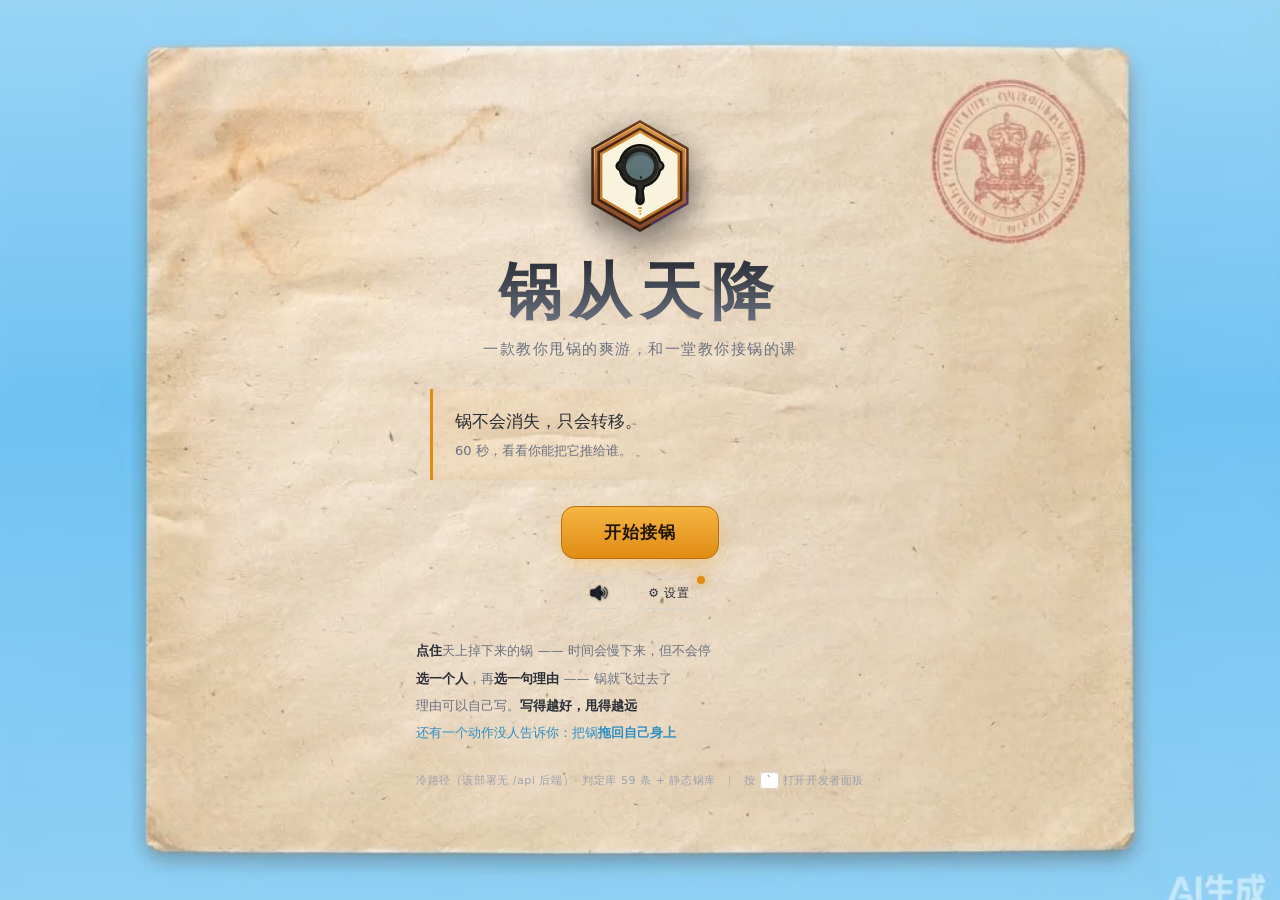
==== commit c2335c92: "perf(加载): WebP 切换 + 死重清理 + immutable cache header 承接 §31 「加载久」：时序修复让 DOMContentLoaded 225ms → 124ms，" ====
--- a/index.html
+++ b/index.html
@@ -5,6 +5,33 @@
 <meta name="viewport" content="width=device-width, initial-scale=1, maximum-scale=1, user-scalable=no">
 <title>锅从天降 · BlameFall</title>
 <meta name="description" content="一款教你甩锅的爽游，和一堂教你接锅的课。">
+<!-- ── 关键资源预加载：把进游戏瞬间必看的几张图先拽下来，避免「点开始后等图出现」的体感卡顿 ── -->
+<link rel="preload" as="image" href="assets-light/icons/ic-sound-on.png">
+<link rel="preload" as="image" href="assets-light/actor/actor-idle.webp">
+<link rel="preload" as="image" href="assets-light/actor/actor-catch.webp">
+<link rel="preload" as="image" href="assets-light/bg/bg-stage.webp">
+<!-- ── 14 个 NPC 头像预加载（标准 9 + 玄学 5）—— 全部都会进入环阵或底牌 ── -->
+<link rel="preload" as="image" href="assets-light/avatars/avh-didi.webp">
+<link rel="preload" as="image" href="assets-light/avatars/avh-roommate.webp">
+<link rel="preload" as="image" href="assets-light/avatars/avh-moyu.webp">
+<link rel="preload" as="image" href="assets-light/avatars/avh-xuezhang.webp">
+<link rel="preload" as="image" href="assets-light/avatars/avh-daoshi.webp">
+<link rel="preload" as="image" href="assets-light/avatars/avh-jiaowu.webp">
+<link rel="preload" as="image" href="assets-light/avatars/avh-fudaoyuan.webp">
+<link rel="preload" as="image" href="assets-light/avatars/avh-shitang.webp">
+<link rel="preload" as="image" href="assets-light/avatars/avh-suguan.webp">
+<link rel="preload" as="image" href="assets-light/avatars/avh-ex.webp">
+<link rel="preload" as="image" href="assets-light/avatars/avh-tianqi.webp">
+<link rel="preload" as="image" href="assets-light/avatars/avh-shuini.webp">
+<link rel="preload" as="image" href="assets-light/avatars/avh-xingzuo.webp">
+<link rel="preload" as="image" href="assets-light/avatars/avh-future_self.webp">
+<link rel="preload" as="image" href="assets-light/avatars/avh-past_self.webp">
+<!-- ── 音频预取提示：告诉浏览器「这几首马上要播」，HTTP/2 push 友好网络会优先发 ── -->
+<link rel="preload" as="audio" href="assets/audio/title_menu_m.ogg">
+<link rel="preload" as="audio" href="assets/audio/act1_fun_m.ogg">
+<link rel="preload" as="audio" href="assets/audio/act2_tight_m.ogg">
+<link rel="preload" as="audio" href="assets/audio/act3_peak_m.ogg">
+<link rel="preload" as="audio" href="assets/audio/act4_outro_m.ogg">
 <link rel="stylesheet" href="style.css">
 <link rel="stylesheet" href="fx.css">
 </head>
@@ -14,7 +41,7 @@
 <section id="screen-title" class="screen is-active">
   <div class="title-wrap">
     <div class="title-pot" aria-hidden="true">
-      <img id="title-logo" data-asset-logo="1" src="assets-light/logo/logo-b-light-512.png" alt="">
+      <img id="title-logo" data-asset-logo="1" src="assets-light/logo/logo-b-light-512.webp" alt="">
     </div>
     <h1 class="title-main">锅从天降</h1>
     <p class="title-sub">一款教你甩锅的爽游，和一堂教你接锅的课</p>
@@ -84,8 +111,8 @@
     <div id="ring"></div>
 
     <div id="actor" title="点自己＝接锅">
-      <img class="actor-img actor-idle" data-asset="actor/actor-idle.png" src="assets-light/actor/actor-idle.png" alt="你">
-      <img class="actor-img actor-catch" data-asset="actor/actor-catch.png" src="assets-light/actor/actor-catch.png" alt="你接锅">
+      <img class="actor-img actor-idle" data-asset="actor/actor-idle.webp" src="assets-light/actor/actor-idle.webp" alt="你">
+      <img class="actor-img actor-catch" data-asset="actor/actor-catch.webp" src="assets-light/actor/actor-catch.webp" alt="你接锅">
       <div class="actor-name">你</div>
     </div>
 
